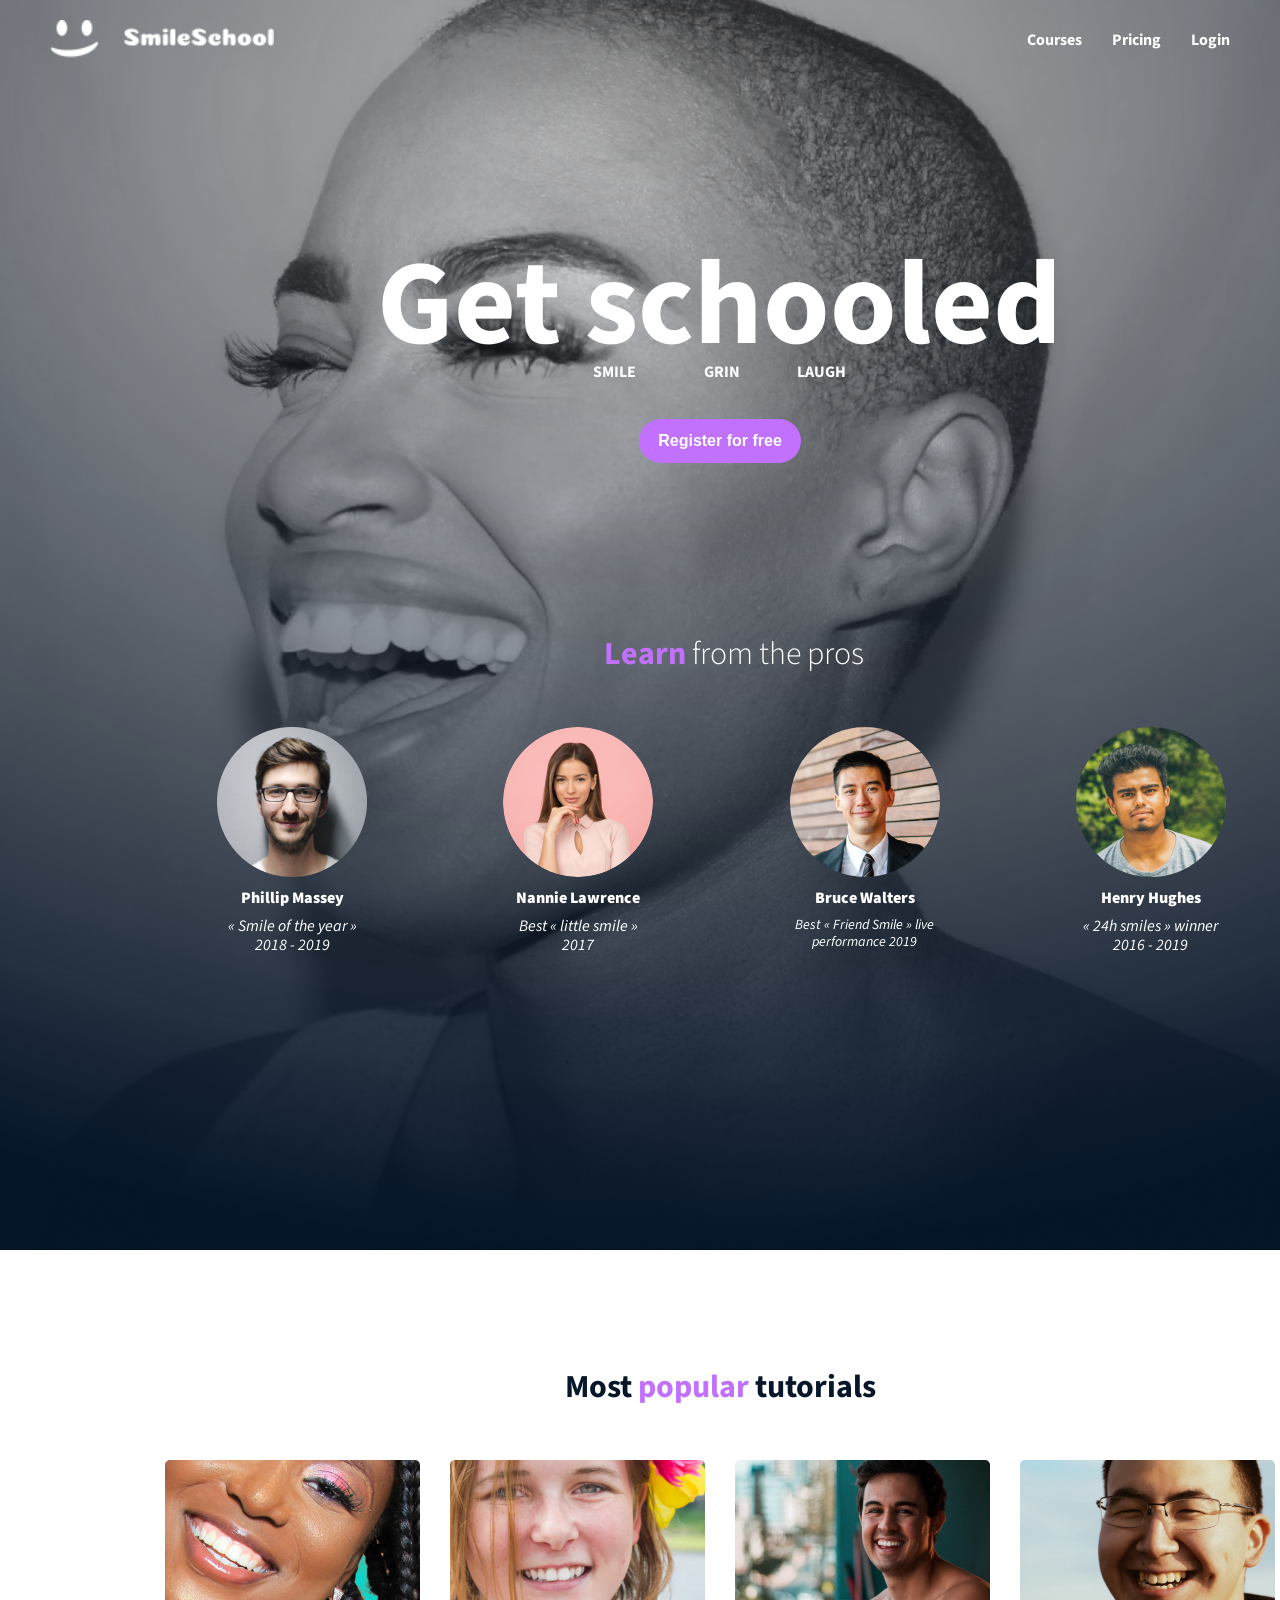
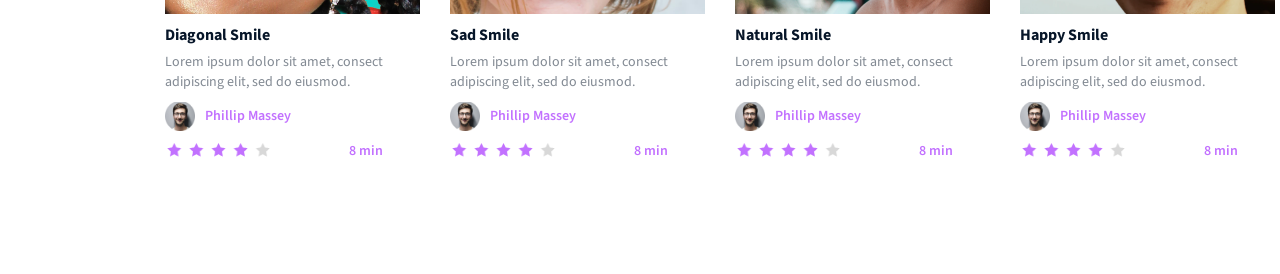
==== index.html @ e7aa673d "Initial commit for css_advanced project" ====
<!DOCTYPE html>
<html lang="en">
<head>
  <meta charset="UTF-8" />
  <meta name="viewport" content="width=device-width, initial-scale=1.0" />
  <title>Homepage — CSS Advanced Project</title>
  <link href="https://fonts.googleapis.com/css2?family=Source+Sans+Pro&display=swap" rel="stylesheet" />
  <link rel="stylesheet" href="styles.css" />
</head>
<body>
  <div class="page">
    <!-- Header -->
    <header>
      <div class="header-container">
        <div class="logo">
          <img src="logo.png" alt="Logo" />
        </div>
        <nav>
          <ul>
            <li><a href="#">Courses</a></li>
            <li><a href="#">Pricing</a></li>
            <li><a href="#">Login</a></li>
          </ul>
        </nav>
      </div>
    </header>

    <!-- Banner Section -->
    <section class="banner">
      <div class="overlay">
        <h1 class="get-schooled">Get schooled</h1>
        <p class="smile">SMILE</p>
        <p class="grin">GRIN</p>
        <p class="laugh">LAUGH</p>
        <button class="register">Register for free</button>
        <h2 class="learn-pros">
          <span class="learn-word">Learn</span>
          <span class="from-pros">from the pros</span>
        </h2>
        <div class="image-row">
          <div class="image-item">
            <img src="1.png" alt="Phillip Massey" />
            <p class="image-name">Phillip Massey</p>
            <p class="image-desc">« Smile of the year » 2018 - 2019</p>
          </div>
          <div class="image-item">
            <img src="3.png" alt="Nannie Lawrence" class="rounded" />
            <p class="image-name">Nannie Lawrence</p>
            <p class="image-desc">Best « little smile » 2017</p>
          </div>
          <div class="image-item">
            <img src="2.png" alt="Bruce Walters" class="rounded"/>
            <p class="image-name">Bruce Walters</p>
            <p class="image-desc">Best « Friend Smile » live performance 2019</p>
          </div>
          <div class="image-item">
            <img src="4.png" alt="Henry Hughes" />
            <p class="image-name">Henry Hughes</p>
            <p class="image-desc">« 24h smiles » winner 2016 - 2019</p>
          </div>
        </div>
      </div>
    </section>

    <!-- Testimonial Section -->
<section class="tutorials-section">
 <h2 class="tutorials-title">
  <span class="dark-text">Most</span>
  <span class="highlight-text">popular</span>
  <span class="dark-text">tutorials</span>
</h2>
  <div class="tutorials-row">
    <div class="tutorial-item">
      <img src="9.png" alt="Tutorial 1" class="tutorial-thumb" />
      <p class="smile-label">Diagonal Smile</p>
      <p class="tutorial-description">Lorem ipsum dolor sit amet, consect adipiscing elit, sed do eiusmod.</p>
      <div class="author-info">
        <img src="1.png" alt="Phillip Massey" class="author-photo" />
        <p class="author-name">Phillip Massey</p>
      </div>
      <div class="rating-row">
        <img src="rating.png" alt="Rating" class="rating-stars" />
        <span class="duration">8 min</span>
      </div>
    </div>

    <!-- Repeat for other tutorials -->
    <div class="tutorial-item">
      <img src="7.png" alt="Tutorial 2" class="tutorial-thumb" />
      <p class="smile-label">Sad Smile</p>
      <p class="tutorial-description">Lorem ipsum dolor sit amet, consect adipiscing elit, sed do eiusmod.</p>
      <div class="author-info">
        <img src="1.png" alt="Phillip Massey" class="author-photo" />
        <p class="author-name">Phillip Massey</p>
      </div>
      <div class="rating-row">
        <img src="rating.png" alt="Rating" class="rating-stars" />
        <span class="duration">8 min</span>
      </div>
    </div>

    <div class="tutorial-item">
      <img src="8.png" alt="Tutorial 3" class="tutorial-thumb" />
      <p class="smile-label">Natural Smile</p>
      <p class="tutorial-description">Lorem ipsum dolor sit amet, consect adipiscing elit, sed do eiusmod.</p>
      <div class="author-info">
        <img src="1.png" alt="Phillip Massey" class="author-photo" />
        <p class="author-name">Phillip Massey</p>
      </div>
      <div class="rating-row">
        <img src="rating.png" alt="Rating" class="rating-stars" />
        <span class="duration">8 min</span>
      </div>
    </div>

    <div class="tutorial-item">
      <img src="6.png" alt="Tutorial 4" class="tutorial-thumb" />
      <p class="smile-label">Happy Smile</p>
      <p class="tutorial-description">Lorem ipsum dolor sit amet, consect adipiscing elit, sed do eiusmod.</p>
      <div class="author-info">
        <img src="1.png" alt="Phillip Massey" class="author-photo" />
        <p class="author-name">Phillip Massey</p>
      </div>
      <div class="rating-row">
        <img src="rating.png" alt="Rating" class="rating-stars" />
        <span class="duration">8 min</span>
      </div>
    </div>
  </div>
</section>  </div>
</body>
</html>
---- styles.css ----
/* Reset and base styles */
* {
  margin: 0;
  padding: 0;
  box-sizing: border-box;
}

body {
  font-family: 'Source Sans Pro', sans-serif;
  background-color: #ffffff;
  color: #333;
}

.page {
  max-width: 1440px;
  margin: 0 auto;
  position: relative;
  overflow: visible;
}

/* Header styles */
header {
  position: absolute;
  top: 0;
  left: 0;
  width: 100%;
  padding: 20px 50px;
  z-index: 10;
  background-color: transparent;
}

.header-container {
  display: flex;
  justify-content: space-between;
  align-items: center;
  width: 100%;
}

.logo img {
  height: 40px;
  width: auto;
  display: block;
}

nav ul {
  list-style: none;
  display: flex;
  gap: 30px;
}

nav ul li a {
  color: #fff;
  text-decoration: none;
  font-weight: 700;
  transition: color 0.3s ease;
}
.image-item img.rounded {
  border-radius: 50%;
}
nav ul li a:hover {
  color: #C271FF;
}

/* Banner section */
.banner {
  position: relative;
  background: url('Object.png') top center / cover no-repeat;
  min-height: 1250px;
  padding-bottom: 300px;
  color: #fff;
}

.banner .overlay {
  position: relative;
  width: 100%;
  height: 100%;
}

.banner .get-schooled {
  position: absolute;
  left: 377px;
  top: 220px;
  font-size: 120px;
  font-weight: 700;
}

.banner .smile,
.banner .grin,
.banner .laugh {
  position: absolute;
  font-size: 16px;
  font-weight: 700;
}

.banner .smile {
  left: 593px;
  top: 361px;
}

.banner .grin {
  left: 704px;
  top: 361px;
}

.banner .laugh {
  left: 797px;
  top: 361px;
}

.banner .learn-pros {
  position: absolute;
  left: 604px;
  top: 631px;
  font-size: 32px;
  font-weight: 300;
}

.learn-word {
  font-weight: 700;
  color: #C271FF;
}

.from-pros {
  font-weight: 300;
  color: #fff;
}

/* Register button */
button.register {
  position: absolute;
  left: 639px;
  top: 419px;
  width: 162px;
  height: 44px;
  background-color: #C271FF;
  color: white;
  border: none;
  border-radius: 22px;
  font-size: 16px;
  font-weight: 600;
  cursor: pointer;
  transition: background-color 0.3s ease;
}

button.register:hover {
  background-color: #a84de6;
}

/* Image row */
.image-row {
  position: absolute;
  left: 217px;
  top: 727px;
  width: 1009px;
  display: flex;
  justify-content: space-between;
  align-items: flex-start;
}

.image-item {
  display: flex;
  flex-direction: column;
  align-items: center;
  max-width: 150px;
}

.image-item img {
  width: 150px;
  height: 150px;
  object-fit: cover;
}

.image-item img.rounded {
  border-radius: 50%;
}

.image-name {
  margin-top: 10px;
  font-size: 16px;
  font-weight: 900;
  color: #fff;
  text-align: center;
  white-space: nowrap;
  overflow: hidden;
  text-overflow: ellipsis;
}

.image-desc {
  margin-top: 8px;
  font-size: 16px;
  font-style: italic;
  color: #fff;
  text-align: center;
  line-height: 1.2;
  height: 40px;
  display: -webkit-box;
  -webkit-line-clamp: 2;
  -webkit-box-orient: vertical;
  overflow: hidden;
  word-wrap: break-word;
}

.image-item:nth-child(3) .image-desc {
  font-size: 14px;
}

/* Testimonial Section */
.testimonial-section {
  width: 1440px;
  height: 392px;
  background-color: #C271FF;
  color: #fff;
  display: flex;
  align-items: center;
  padding-left: 259px;
}

.testimonial-img {
  width: 160px;
  height: 160px;
}

.testimonial-container {
  margin-left: 53px;
  max-width: 730px;
  display: flex;
  flex-direction: column;
  justify-content: center;
  align-items: flex-start;
}

.testimonial-text {
  font-size: 22px;
  font-style: italic;
  line-height: 1.4;
  margin-bottom: 10px;
}

.testimonial-name {
  font-size: 18px;
  font-weight: 700;
  margin-top: 15px;
  margin-bottom: 2px;
}

.testimonial-job {
  font-size: 16px;
  font-weight: 400;
}

/* Tutorials Section */
.tutorials-section {
  width: 1440px;
  height: 624px;
  background-color: #fff;
  color: #000;
  display: flex;
  flex-direction: column;
  justify-content: center;
  align-items: center;
  text-align: center;
}

.tutorials-title {
  font-size: 32px;
  font-weight: 700;
  margin-bottom: 50px;
}

.tutorials-row {
  display: flex;
  justify-content: center;
  gap: 30px;
}

.tutorial-item {
  width: 255px;
  display: flex;
  flex-direction: column;
  align-items: flex-start;
}

.tutorial-thumb {
  width: 100%;
  height: 154px;
  object-fit: cover;
  display: block;
}

.smile-label {
  font-size: 16px;
  font-weight: bold;
  color: #000;
  text-align: left;
  padding-top: 10px;
}

/* ✅ FIXED: Tutorial description styling */
.tutorial-description {
  font-size: 14px;
  color: #071629;
  text-align: left;
  padding-top: 6px;
  opacity: 0.5;
}
.author-info {
  display: flex;
  align-items: center;
  padding-top: 10px;
}

.author-photo {
  width: 30px;
  height: 29.01px;
  object-fit: cover;
  margin-right: 10px;
}

.author-name {
  font-size: 14px;
  color: #000;
  font-weight: 600;
}
.rating-row {
  display: flex;
  align-items: center;
  padding-top: 10px;
}

.rating-stars {
  width: 107px;
  height: 14.51px;
  object-fit: contain;
}

.duration {
  margin-left: 77px;
  font-size: 14px;
  color: #000;
  font-weight: 500;
}
/* Title color split */
.dark-text {
  color: #071629;
}

.highlight-text {
  color: #C271FF;
}

/* Smile labels */
.smile-label {
  font-size: 16px;
  font-weight: bold;
  color: #071629;
  text-align: left;
  padding-top: 10px;
}

/* Author name */
.author-name {
  font-size: 14px;
  color: #C271FF;
  font-weight: 600;
}

/* Duration */
.duration {
  margin-left: 77px;
  font-size: 14px;
  color: #C271FF;
  font-weight: 600; /* ← semibold */
}
/* Responsive tweaks */
@media (max-width: 768px) {
  .page {
    width: 100%;
    height: auto;
  }

  header {
    position: static;
    padding: 20px;
    width: 100%;
  }

  .logo img {
    height: 30px;
  }

  nav ul {
    flex-direction: column;
    gap: 10px;
  }

  .banner {
    height: auto;
    padding: 40px 20px;
    background-size: cover;
  }

  .banner .get-schooled,
  .banner .smile,
  .banner .grin,
  .banner .laugh,
  .banner .learn-pros {
    position: static;
    text-align: center;
    margin-bottom: 10px;
  }

  .image-row {
    position: static;
    flex-wrap: wrap;
    justify-content: center;
    gap: 20px;
  }

  button.register {
    position: static;
    margin: 10px auto;
  }

  .testimonial-section {
    padding-left: 20px;
    flex-direction: column;
    align-items: flex-start;
  }

  .testimonial-img {
    margin-bottom: 20px;
  }

  .tutorials-section {
    width: 100%;
    height: auto;
    padding: 40px 20px;
  }

  .tutorials-row {
    flex-wrap: wrap;
    gap: 20px;
  }

  .smile-label {
    font-size: 14px;
    padding-top: 8px;
  }

  .tutorial-description {
    font-size: 13px;
    padding-top: 5px;
  }
}
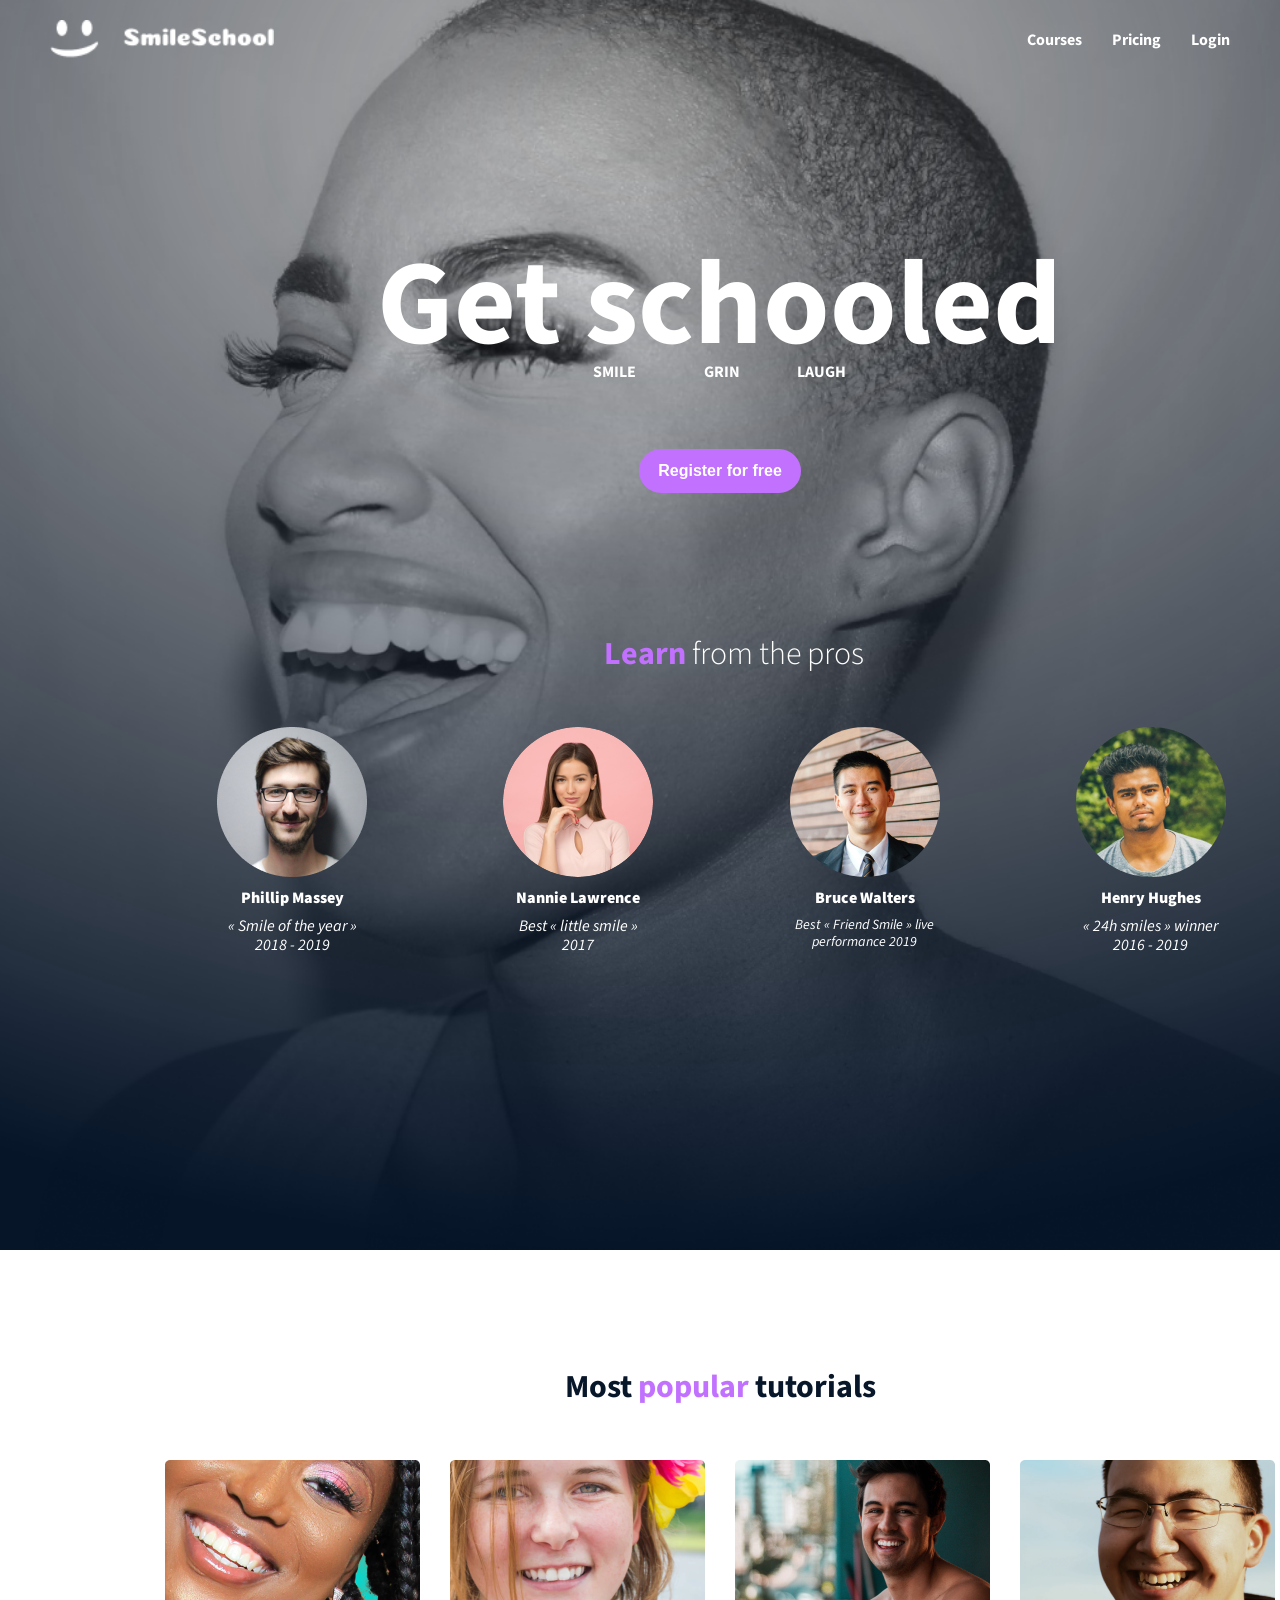
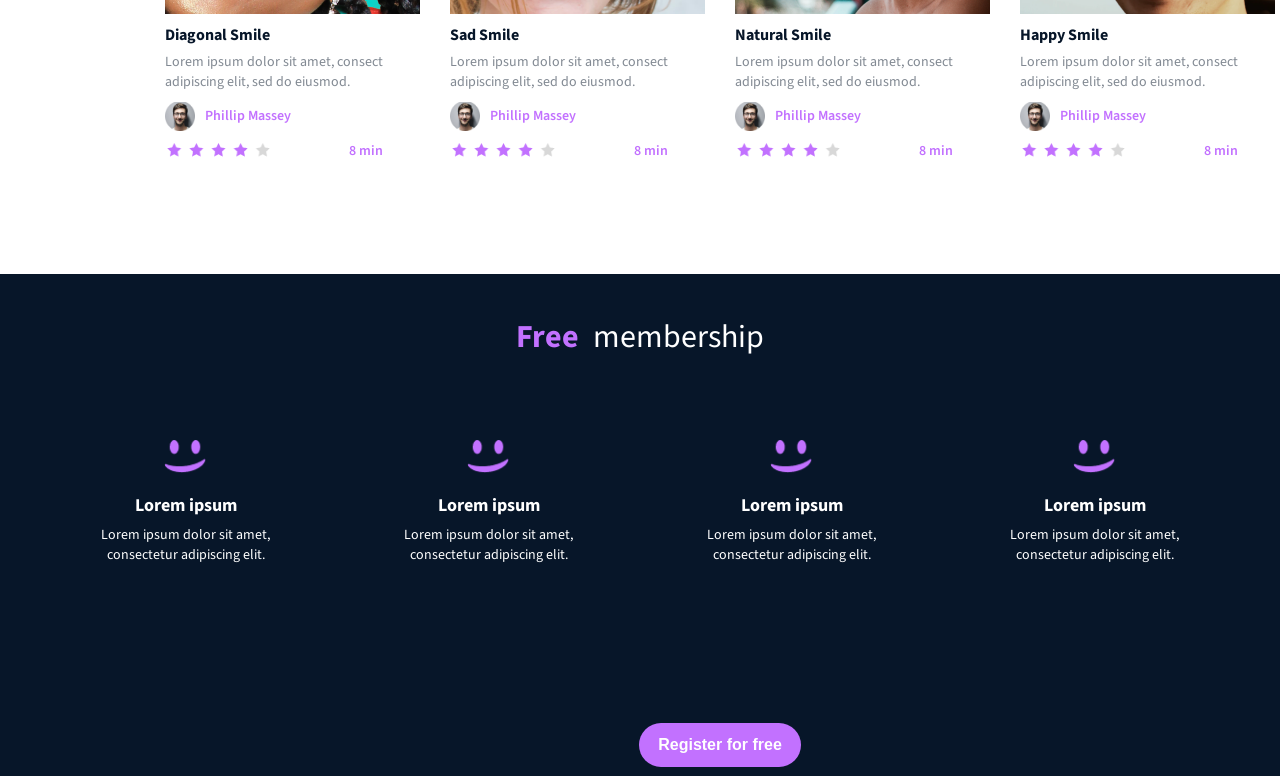
==== commit b53ac2f5: "Finalized Free membership section with CTA" ====
--- a/index.html
+++ b/index.html
@@ -128,5 +128,49 @@
     </div>
   </div>
 </section>  </div>
+<!-- Starter Membership Section -->
+<div class="page">
+  <section class="membership-section">
+    <div class="membership-title-wrapper">
+      <h2 class="membership-title">
+        <span class="highlight-text">Free</span>
+        <span class="light-text">membership</span>
+      </h2>
+    </div>
+
+    <div class="membership-row">
+      <div class="membership-item">
+        <img src="smile.png" alt="Smile Icon" class="membership-icon" />
+        <p class="membership-label">Lorem ipsum</p>
+<p class="membership-footer">
+  Lorem ipsum dolor sit amet,<br />
+  consectetur adipiscing elit.
+</p>      </div>
+       <div class="membership-item">
+        <img src="smile.png" alt="Smile Icon" class="membership-icon" />
+        <p class="membership-label">Lorem ipsum</p>
+<p class="membership-footer">
+  Lorem ipsum dolor sit amet,<br />
+  consectetur adipiscing elit.
+</p>      </div>
+ <div class="membership-item">
+        <img src="smile.png" alt="Smile Icon" class="membership-icon" />
+        <p class="membership-label">Lorem ipsum</p>
+<p class="membership-footer">
+  Lorem ipsum dolor sit amet,<br />
+  consectetur adipiscing elit.
+</p>      </div>
+ <div class="membership-item">
+        <img src="smile.png" alt="Smile Icon" class="membership-icon" />
+        <p class="membership-label">Lorem ipsum</p>
+<p class="membership-footer">
+  Lorem ipsum dolor sit amet,<br />
+  consectetur adipiscing elit.
+</p>      </div>
+
+    </div>
+<button class="register">Register for free</button>
+  </section>
+</div>
 </body>
 </html>
--- a/styles.css
+++ b/styles.css
@@ -451,4 +451,87 @@
     font-size: 13px;
     padding-top: 5px;
   }
+}
+.membership-section {
+  width: 100%;
+  max-width: 1440px;
+  height: 502px;
+  background-color: #071629;
+  display: flex;
+  flex-direction: column;
+  justify-content: flex-start;
+  align-items: center;
+  padding-top: 40px;
+  margin: 0 auto;
+  text-align: center;
+}
+.membership-title {
+  font-size: 32px;
+}
+
+.highlight-text {
+  font-weight: 700;
+  color: #C271FF;
+}
+
+.light-text {
+  font-weight: 400;
+  color: #fff;
+  margin-left: 8px;
+}
+.membership-title-wrapper {
+  width: 100%;
+  text-align: center;
+}
+.membership-row {
+  display: flex;
+  justify-content: center;
+  gap: 134px;
+  margin-top: 80px; 
+}
+}.membership-item {
+  display: flex;
+  flex-direction: column;
+  align-items: center;
+}
+
+.membership-icon {
+  width: 43.67px;
+  height: 35.35px;
+  object-fit: contain;
+}
+.membership-section {
+  padding-top: 40px; /* was 60px */
+}
+
+.membership-label {
+  margin-top: 12px;
+  font-size: 18px;
+  font-weight: 700;
+  color: #fff;
+  text-align: center;
+}
+.membership-footer {
+  margin-top: 8px;
+  font-size: 14px;
+  color: #fff;
+  text-align: center;
+  line-height: 1.4;
+}
+button.register {
+  width: 162px;
+  height: 44px;
+  background-color: #C271FF;
+  color: white;
+  border: none;
+  border-radius: 22px;
+  font-size: 16px;
+  font-weight: 600;
+  cursor: pointer;
+  transition: background-color 0.3s ease;
+  margin-top: 30px; /* ← add this to space it from the footer */
+}
+
+button.register:hover {
+  background-color: #a84de6;
 }
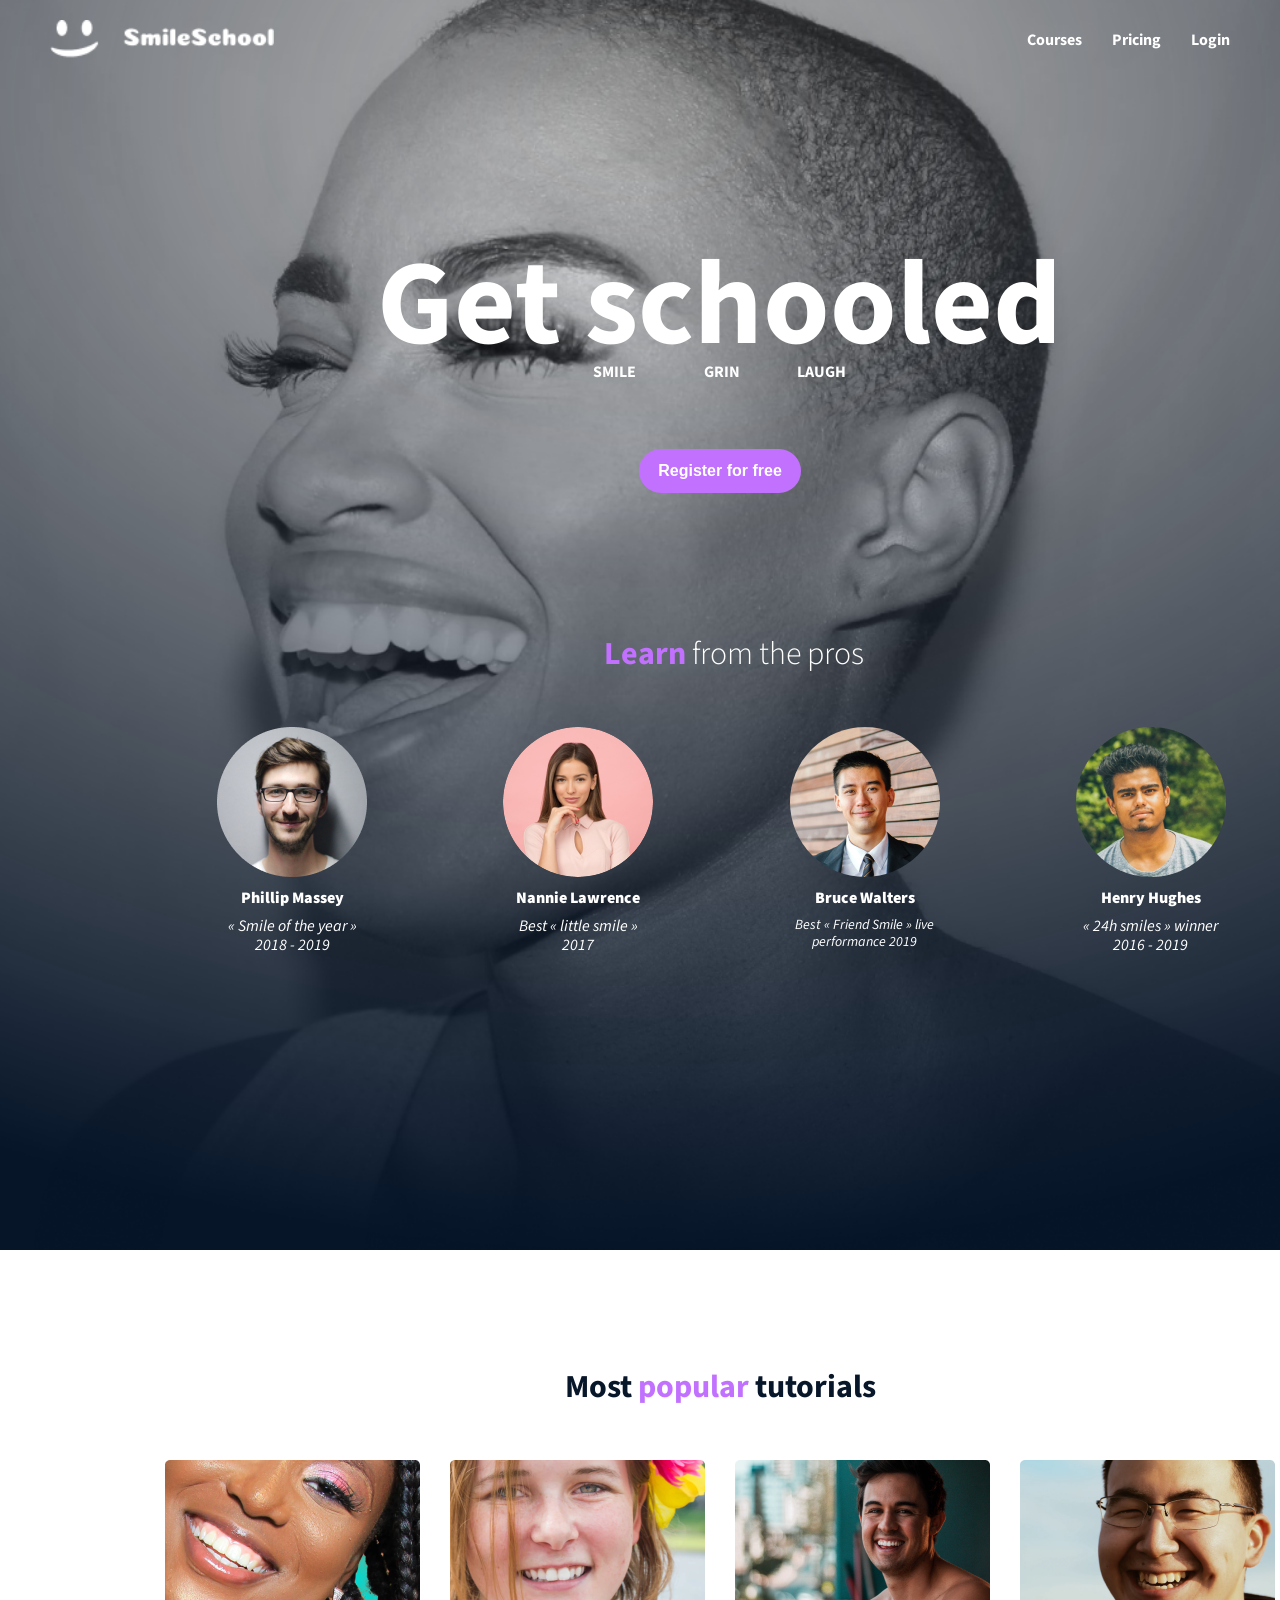
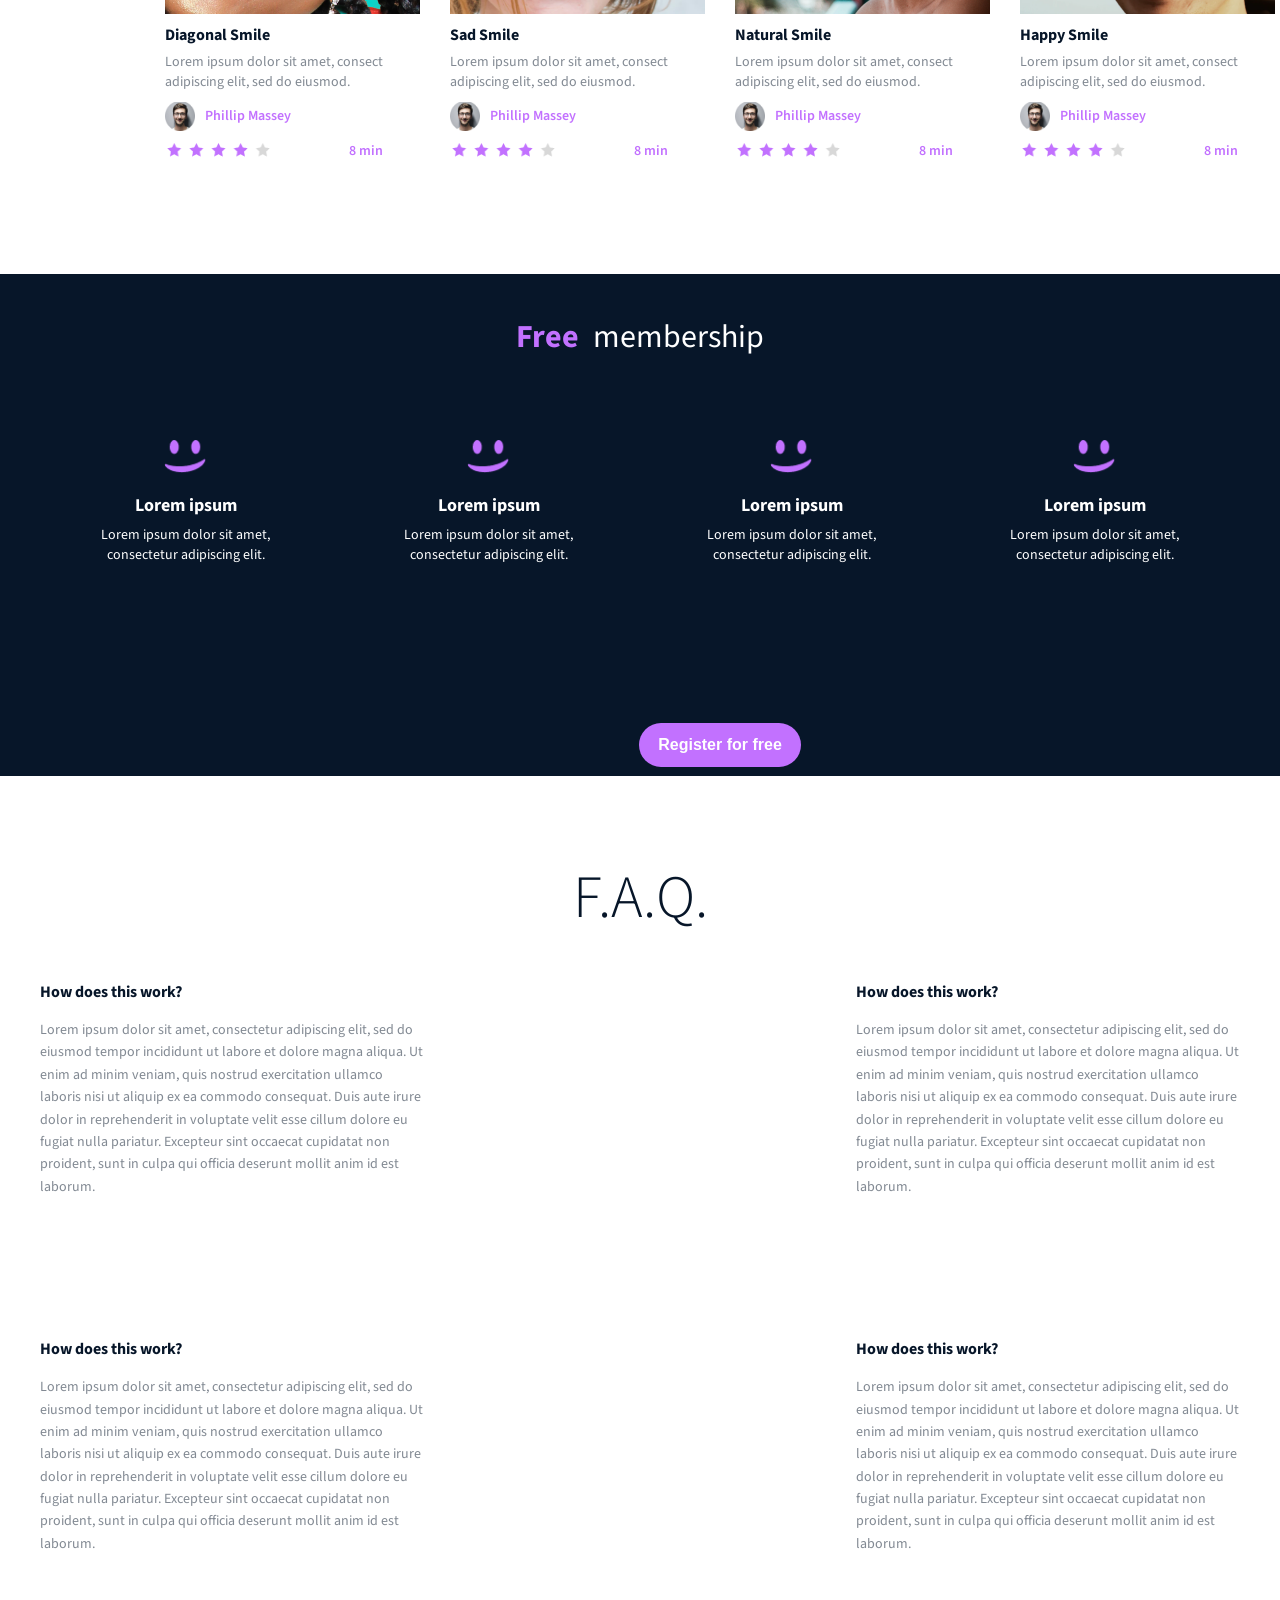
==== commit d2767af4: "Add FAQ section with 4 questions and styled layout" ====
--- a/index.html
+++ b/index.html
@@ -171,6 +171,26 @@
     </div>
 <button class="register">Register for free</button>
   </section>
-</div>
+<section class="faq-section">
+  <h2 class="faq-title">F.A.Q.</h2>
+  <div class="faq-grid">
+    <div class="faq-item">
+      <h3 class="faq-question">How does this work?</h3>
+      <p class="faq-answer">Lorem ipsum dolor sit amet, consectetur adipiscing elit, sed do eiusmod tempor incididunt ut labore et dolore magna aliqua. Ut enim ad minim veniam, quis nostrud exercitation ullamco laboris nisi ut aliquip ex ea commodo consequat. Duis aute irure dolor in reprehenderit in voluptate velit esse cillum dolore eu fugiat nulla pariatur. Excepteur sint occaecat cupidatat non proident, sunt in culpa qui officia deserunt mollit anim id est laborum.</p>
+    </div>
+    <div class="faq-item">
+      <h3 class="faq-question">How does this work?</h3>
+      <p class="faq-answer">Lorem ipsum dolor sit amet, consectetur adipiscing elit, sed do eiusmod tempor incididunt ut labore et dolore magna aliqua. Ut enim ad minim veniam, quis nostrud exercitation ullamco laboris nisi ut aliquip ex ea commodo consequat. Duis aute irure dolor in reprehenderit in voluptate velit esse cillum dolore eu fugiat nulla pariatur. Excepteur sint occaecat cupidatat non proident, sunt in culpa qui officia deserunt mollit anim id est laborum.</p>
+    </div>
+    <div class="faq-item">
+      <h3 class="faq-question">How does this work?</h3>
+      <p class="faq-answer">Lorem ipsum dolor sit amet, consectetur adipiscing elit, sed do eiusmod tempor incididunt ut labore et dolore magna aliqua. Ut enim ad minim veniam, quis nostrud exercitation ullamco laboris nisi ut aliquip ex ea commodo consequat. Duis aute irure dolor in reprehenderit in voluptate velit esse cillum dolore eu fugiat nulla pariatur. Excepteur sint occaecat cupidatat non proident, sunt in culpa qui officia deserunt mollit anim id est laborum.</p>
+    </div>
+    <div class="faq-item">
+      <h3 class="faq-question">How does this work?</h3>
+      <p class="faq-answer">Lorem ipsum dolor sit amet, consectetur adipiscing elit, sed do eiusmod tempor incididunt ut labore et dolore magna aliqua. Ut enim ad minim veniam, quis nostrud exercitation ullamco laboris nisi ut aliquip ex ea commodo consequat. Duis aute irure dolor in reprehenderit in voluptate velit esse cillum dolore eu fugiat nulla pariatur. Excepteur sint occaecat cupidatat non proident, sunt in culpa qui officia deserunt mollit anim id est laborum.</p>
+    </div>
+  </div>
+</section></div>
 </body>
 </html>
--- a/styles.css
+++ b/styles.css
@@ -534,4 +534,45 @@
 
 button.register:hover {
   background-color: #a84de6;
+}
+.faq-section {
+  height: 858px;
+  background-color: #fff;
+  padding-top: 80px;
+  text-align: center;
+}
+
+.faq-title {
+  font-size: 60px;
+  color: #071629;
+  font-weight: 300;
+  margin-bottom: 40px;
+}
+
+.faq-grid {
+  display: grid;
+  grid-template-columns: repeat(2, 1fr);
+  column-gap: 431.48px;
+  row-gap: 140px;
+  justify-content: center;
+  padding: 0 40px;
+}
+
+.faq-item {
+  max-width: 400px;
+  text-align: left;
+}
+
+.faq-question {
+  font-size: 16px;
+  font-weight: bold;
+  color: #071629;
+  margin-bottom: 16px;
+}
+
+.faq-answer {
+  font-size: 14px;
+  color: #071629;
+  opacity: 0.5;
+  line-height: 1.6;
 }
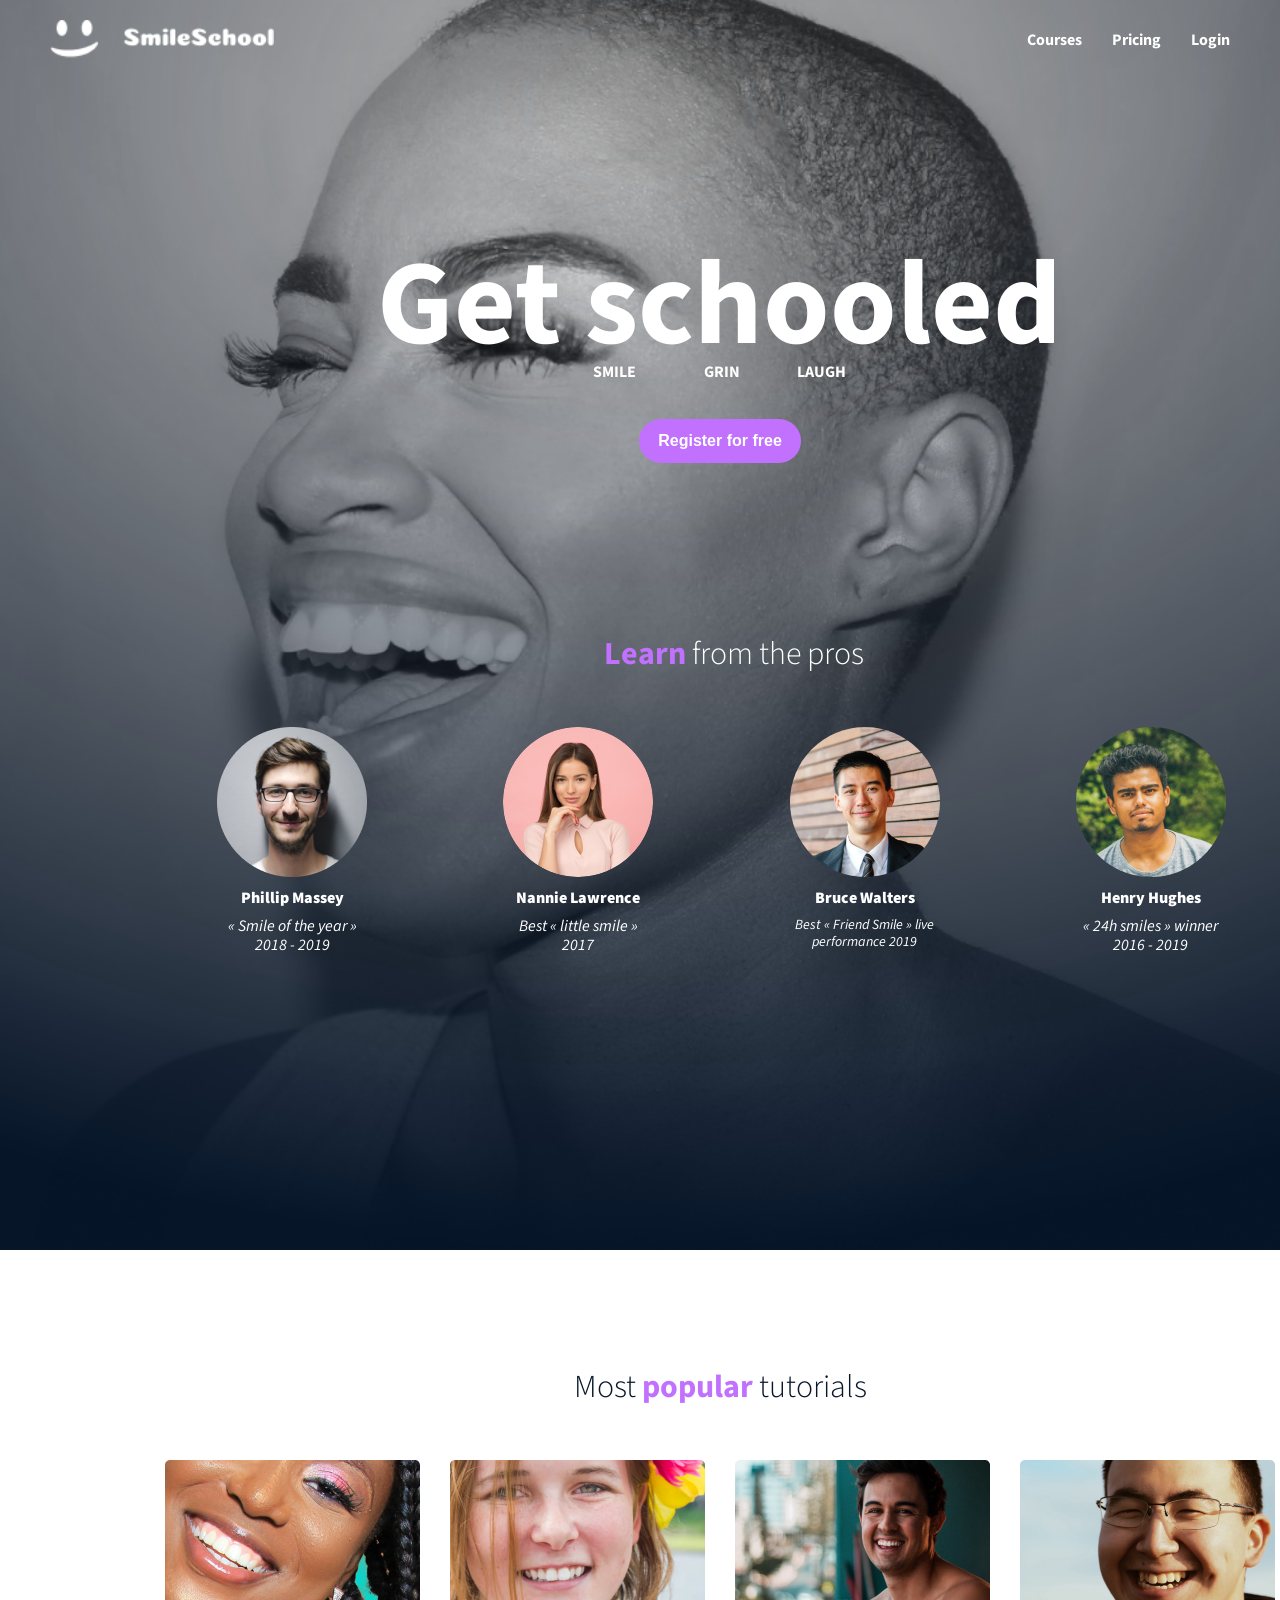
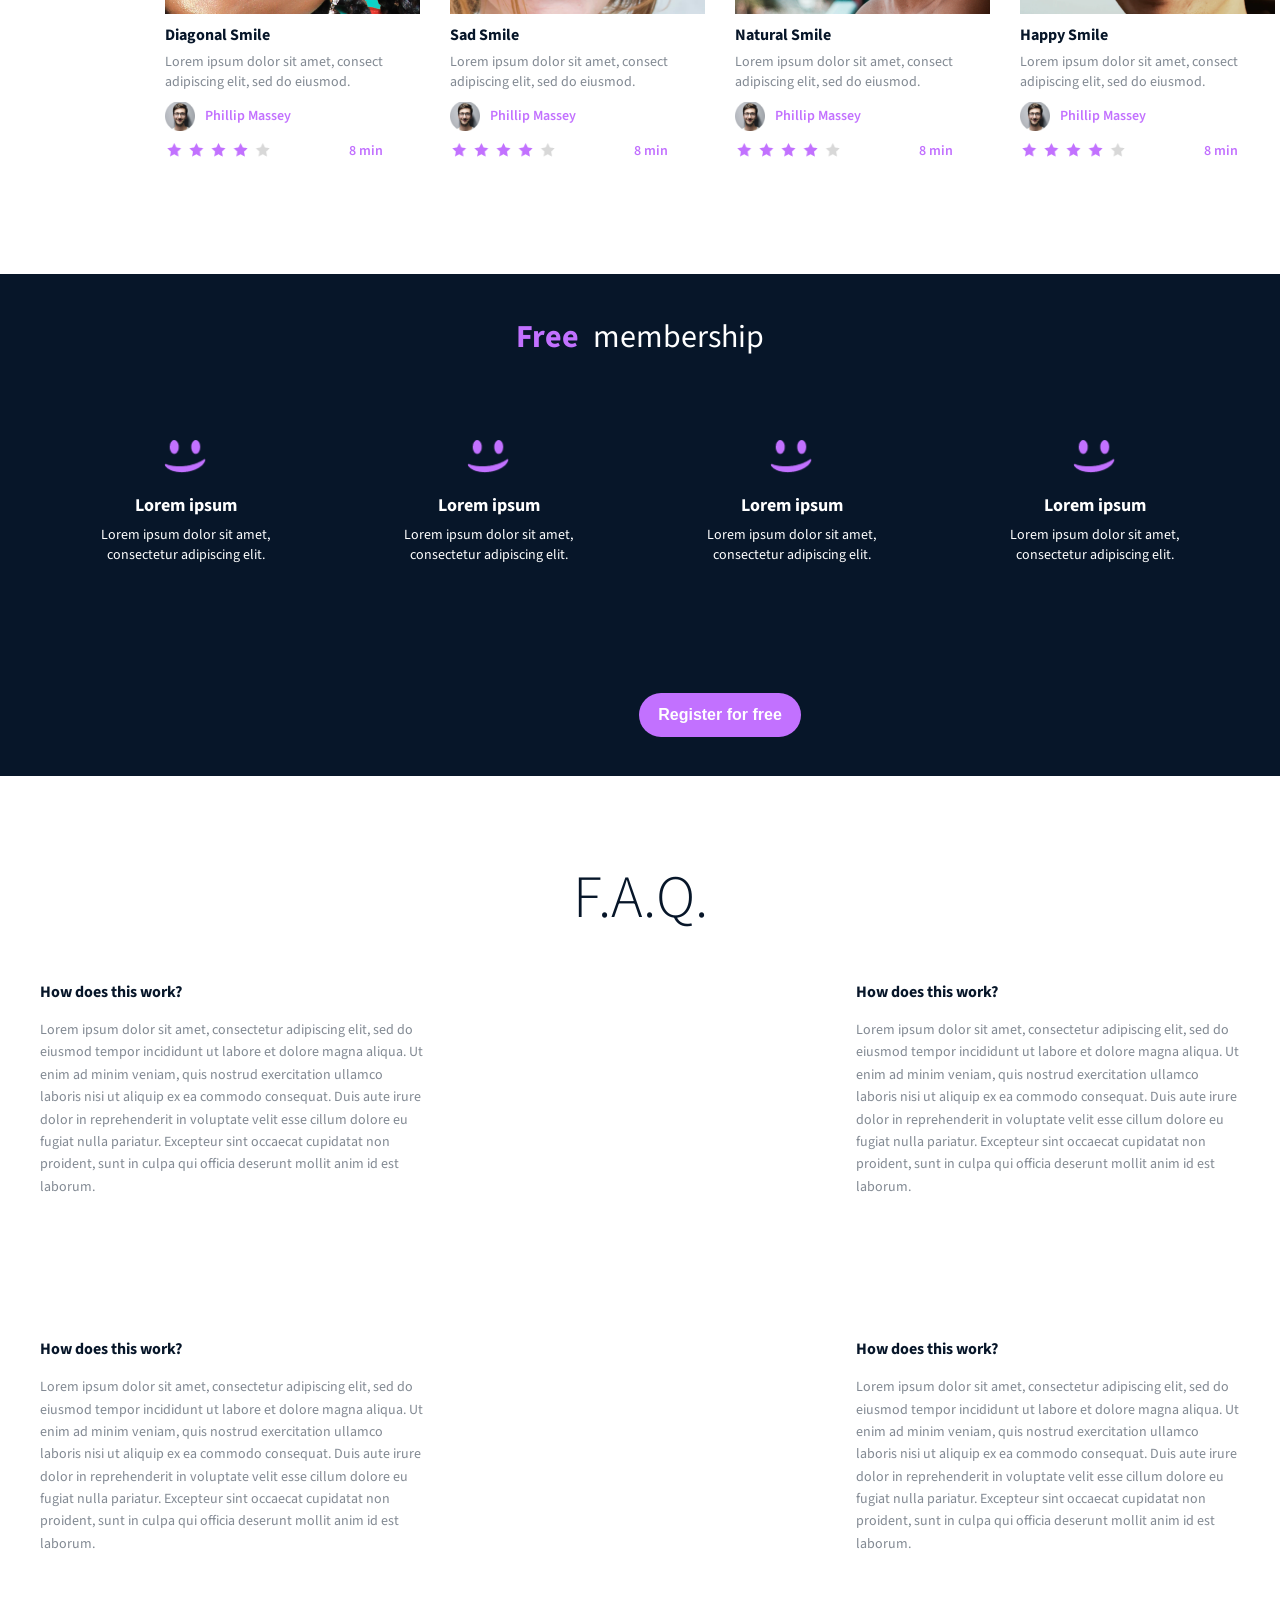
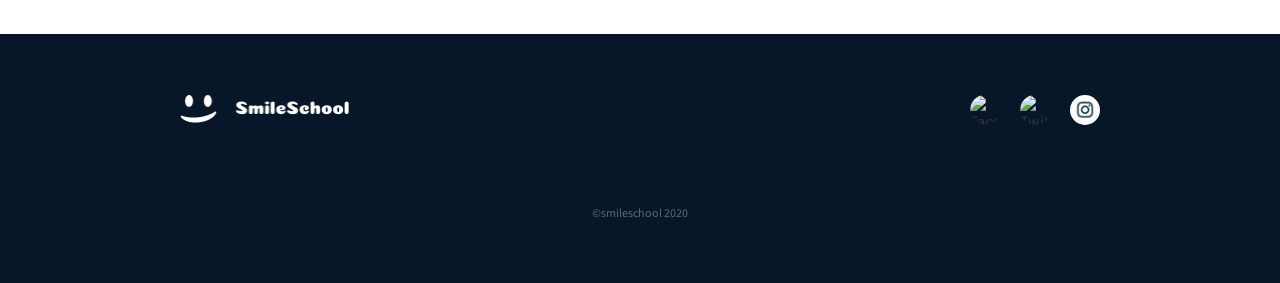
==== commit 34704b35: "Finalize layout: footer, button tweaks, heading styles" ====
--- a/index.html
+++ b/index.html
@@ -5,6 +5,7 @@
   <meta name="viewport" content="width=device-width, initial-scale=1.0" />
   <title>Homepage — CSS Advanced Project</title>
   <link href="https://fonts.googleapis.com/css2?family=Source+Sans+Pro&display=swap" rel="stylesheet" />
+<link href="https://fonts.googleapis.com/css2?family=Source+Sans+Pro:wght@300;700&display=swap" rel="stylesheet" />
   <link rel="stylesheet" href="styles.css" />
 </head>
 <body>
@@ -191,6 +192,17 @@
       <p class="faq-answer">Lorem ipsum dolor sit amet, consectetur adipiscing elit, sed do eiusmod tempor incididunt ut labore et dolore magna aliqua. Ut enim ad minim veniam, quis nostrud exercitation ullamco laboris nisi ut aliquip ex ea commodo consequat. Duis aute irure dolor in reprehenderit in voluptate velit esse cillum dolore eu fugiat nulla pariatur. Excepteur sint occaecat cupidatat non proident, sunt in culpa qui officia deserunt mollit anim id est laborum.</p>
     </div>
   </div>
+</section>
+<section class="footer-section">
+  <div class="footer-content">
+    <img src="logo.png" alt="Logo" class="footer-logo" />
+    <div class="social-icons">
+      <img src="FCB.png" alt="Facebook" />
+      <img src="TWIT.png" alt="Twitter" />
+      <img src="INST.png" alt="Instagram" />
+    </div>
+  </div>
+  <p class="footer-copy">©smileschool 2020</p>
 </section></div>
 </body>
 </html>
--- a/styles.css
+++ b/styles.css
@@ -129,7 +129,7 @@
 button.register {
   position: absolute;
   left: 639px;
-  top: 419px;
+  top: 439px;
   width: 162px;
   height: 44px;
   background-color: #C271FF;
@@ -342,10 +342,12 @@
 /* Title color split */
 .dark-text {
   color: #071629;
+font-weight: 300;
 }
 
 .highlight-text {
   color: #C271FF;
+font-weight: 700;
 }
 
 /* Smile labels */
@@ -529,7 +531,7 @@
   font-weight: 600;
   cursor: pointer;
   transition: background-color 0.3s ease;
-  margin-top: 30px; /* ← add this to space it from the footer */
+  margin-top: -20px;
 }
 
 button.register:hover {
@@ -575,4 +577,46 @@
   color: #071629;
   opacity: 0.5;
   line-height: 1.6;
+}
+.footer-section {
+  height: 249px;
+  background-color: #071629;
+  display: flex;
+  flex-direction: column;
+  justify-content: center;
+  align-items: center;
+}
+
+.footer-content {
+  width: 100%;
+  max-width: 1000px;
+  display: flex;
+  justify-content: space-between;
+  align-items: center;
+  padding: 0 40px;
+}
+
+.footer-logo {
+  width: 169px;
+  height: 30px;
+}
+
+.social-icons {
+  display: flex;
+  gap: 20px;
+}
+
+.social-icons img {
+  width: 30px;
+  height: 30px;
+  border-radius: 50%;
+  object-fit: cover;
+}
+
+.footer-copy {
+  font-size: 12px;
+  color: #ffffff;
+  text-align: center;
+  margin-top: 80px;
+opacity: 0.3517;
 }
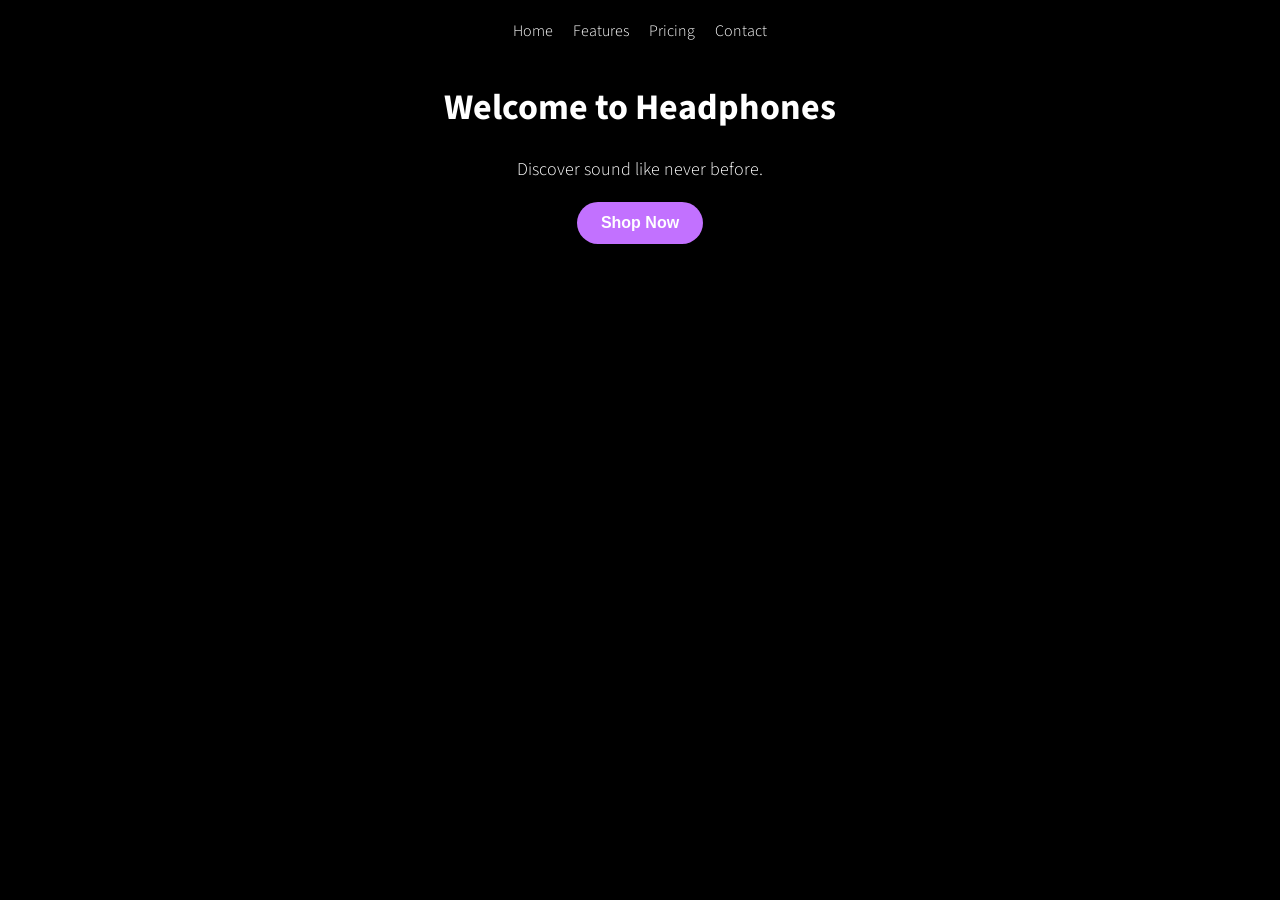
==== commit 71b7a9f4: "Add headphones landing page with responsive layout and interactions" ====
--- a/index.html
+++ b/index.html
@@ -3,206 +3,26 @@
 <head>
   <meta charset="UTF-8" />
   <meta name="viewport" content="width=device-width, initial-scale=1.0" />
-  <title>Homepage — CSS Advanced Project</title>
-  <link href="https://fonts.googleapis.com/css2?family=Source+Sans+Pro&display=swap" rel="stylesheet" />
-<link href="https://fonts.googleapis.com/css2?family=Source+Sans+Pro:wght@300;700&display=swap" rel="stylesheet" />
+  <title>Headphones Landing Page</title>
+  <link href="https://fonts.googleapis.com/css2?family=Source+Sans+Pro:wght@300;700&display=swap" rel="stylesheet" />
   <link rel="stylesheet" href="styles.css" />
 </head>
 <body>
-  <div class="page">
-    <!-- Header -->
-    <header>
-      <div class="header-container">
-        <div class="logo">
-          <img src="logo.png" alt="Logo" />
-        </div>
-        <nav>
-          <ul>
-            <li><a href="#">Courses</a></li>
-            <li><a href="#">Pricing</a></li>
-            <li><a href="#">Login</a></li>
-          </ul>
-        </nav>
-      </div>
+  <div class="container">
+    <header class="header">
+      <nav class="nav">
+        <a href="#">Home</a>
+        <a href="#">Features</a>
+        <a href="#">Pricing</a>
+        <a href="#">Contact</a>
+      </nav>
     </header>
 
-    <!-- Banner Section -->
-    <section class="banner">
-      <div class="overlay">
-        <h1 class="get-schooled">Get schooled</h1>
-        <p class="smile">SMILE</p>
-        <p class="grin">GRIN</p>
-        <p class="laugh">LAUGH</p>
-        <button class="register">Register for free</button>
-        <h2 class="learn-pros">
-          <span class="learn-word">Learn</span>
-          <span class="from-pros">from the pros</span>
-        </h2>
-        <div class="image-row">
-          <div class="image-item">
-            <img src="1.png" alt="Phillip Massey" />
-            <p class="image-name">Phillip Massey</p>
-            <p class="image-desc">« Smile of the year » 2018 - 2019</p>
-          </div>
-          <div class="image-item">
-            <img src="3.png" alt="Nannie Lawrence" class="rounded" />
-            <p class="image-name">Nannie Lawrence</p>
-            <p class="image-desc">Best « little smile » 2017</p>
-          </div>
-          <div class="image-item">
-            <img src="2.png" alt="Bruce Walters" class="rounded"/>
-            <p class="image-name">Bruce Walters</p>
-            <p class="image-desc">Best « Friend Smile » live performance 2019</p>
-          </div>
-          <div class="image-item">
-            <img src="4.png" alt="Henry Hughes" />
-            <p class="image-name">Henry Hughes</p>
-            <p class="image-desc">« 24h smiles » winner 2016 - 2019</p>
-          </div>
-        </div>
-      </div>
-    </section>
-
-    <!-- Testimonial Section -->
-<section class="tutorials-section">
- <h2 class="tutorials-title">
-  <span class="dark-text">Most</span>
-  <span class="highlight-text">popular</span>
-  <span class="dark-text">tutorials</span>
-</h2>
-  <div class="tutorials-row">
-    <div class="tutorial-item">
-      <img src="9.png" alt="Tutorial 1" class="tutorial-thumb" />
-      <p class="smile-label">Diagonal Smile</p>
-      <p class="tutorial-description">Lorem ipsum dolor sit amet, consect adipiscing elit, sed do eiusmod.</p>
-      <div class="author-info">
-        <img src="1.png" alt="Phillip Massey" class="author-photo" />
-        <p class="author-name">Phillip Massey</p>
-      </div>
-      <div class="rating-row">
-        <img src="rating.png" alt="Rating" class="rating-stars" />
-        <span class="duration">8 min</span>
-      </div>
-    </div>
-
-    <!-- Repeat for other tutorials -->
-    <div class="tutorial-item">
-      <img src="7.png" alt="Tutorial 2" class="tutorial-thumb" />
-      <p class="smile-label">Sad Smile</p>
-      <p class="tutorial-description">Lorem ipsum dolor sit amet, consect adipiscing elit, sed do eiusmod.</p>
-      <div class="author-info">
-        <img src="1.png" alt="Phillip Massey" class="author-photo" />
-        <p class="author-name">Phillip Massey</p>
-      </div>
-      <div class="rating-row">
-        <img src="rating.png" alt="Rating" class="rating-stars" />
-        <span class="duration">8 min</span>
-      </div>
-    </div>
-
-    <div class="tutorial-item">
-      <img src="8.png" alt="Tutorial 3" class="tutorial-thumb" />
-      <p class="smile-label">Natural Smile</p>
-      <p class="tutorial-description">Lorem ipsum dolor sit amet, consect adipiscing elit, sed do eiusmod.</p>
-      <div class="author-info">
-        <img src="1.png" alt="Phillip Massey" class="author-photo" />
-        <p class="author-name">Phillip Massey</p>
-      </div>
-      <div class="rating-row">
-        <img src="rating.png" alt="Rating" class="rating-stars" />
-        <span class="duration">8 min</span>
-      </div>
-    </div>
-
-    <div class="tutorial-item">
-      <img src="6.png" alt="Tutorial 4" class="tutorial-thumb" />
-      <p class="smile-label">Happy Smile</p>
-      <p class="tutorial-description">Lorem ipsum dolor sit amet, consect adipiscing elit, sed do eiusmod.</p>
-      <div class="author-info">
-        <img src="1.png" alt="Phillip Massey" class="author-photo" />
-        <p class="author-name">Phillip Massey</p>
-      </div>
-      <div class="rating-row">
-        <img src="rating.png" alt="Rating" class="rating-stars" />
-        <span class="duration">8 min</span>
-      </div>
-    </div>
+    <main class="main">
+      <h1>Welcome to Headphones</h1>
+      <p>Discover sound like never before.</p>
+      <button class="cta-button">Shop Now</button>
+    </main>
   </div>
-</section>  </div>
-<!-- Starter Membership Section -->
-<div class="page">
-  <section class="membership-section">
-    <div class="membership-title-wrapper">
-      <h2 class="membership-title">
-        <span class="highlight-text">Free</span>
-        <span class="light-text">membership</span>
-      </h2>
-    </div>
-
-    <div class="membership-row">
-      <div class="membership-item">
-        <img src="smile.png" alt="Smile Icon" class="membership-icon" />
-        <p class="membership-label">Lorem ipsum</p>
-<p class="membership-footer">
-  Lorem ipsum dolor sit amet,<br />
-  consectetur adipiscing elit.
-</p>      </div>
-       <div class="membership-item">
-        <img src="smile.png" alt="Smile Icon" class="membership-icon" />
-        <p class="membership-label">Lorem ipsum</p>
-<p class="membership-footer">
-  Lorem ipsum dolor sit amet,<br />
-  consectetur adipiscing elit.
-</p>      </div>
- <div class="membership-item">
-        <img src="smile.png" alt="Smile Icon" class="membership-icon" />
-        <p class="membership-label">Lorem ipsum</p>
-<p class="membership-footer">
-  Lorem ipsum dolor sit amet,<br />
-  consectetur adipiscing elit.
-</p>      </div>
- <div class="membership-item">
-        <img src="smile.png" alt="Smile Icon" class="membership-icon" />
-        <p class="membership-label">Lorem ipsum</p>
-<p class="membership-footer">
-  Lorem ipsum dolor sit amet,<br />
-  consectetur adipiscing elit.
-</p>      </div>
-
-    </div>
-<button class="register">Register for free</button>
-  </section>
-<section class="faq-section">
-  <h2 class="faq-title">F.A.Q.</h2>
-  <div class="faq-grid">
-    <div class="faq-item">
-      <h3 class="faq-question">How does this work?</h3>
-      <p class="faq-answer">Lorem ipsum dolor sit amet, consectetur adipiscing elit, sed do eiusmod tempor incididunt ut labore et dolore magna aliqua. Ut enim ad minim veniam, quis nostrud exercitation ullamco laboris nisi ut aliquip ex ea commodo consequat. Duis aute irure dolor in reprehenderit in voluptate velit esse cillum dolore eu fugiat nulla pariatur. Excepteur sint occaecat cupidatat non proident, sunt in culpa qui officia deserunt mollit anim id est laborum.</p>
-    </div>
-    <div class="faq-item">
-      <h3 class="faq-question">How does this work?</h3>
-      <p class="faq-answer">Lorem ipsum dolor sit amet, consectetur adipiscing elit, sed do eiusmod tempor incididunt ut labore et dolore magna aliqua. Ut enim ad minim veniam, quis nostrud exercitation ullamco laboris nisi ut aliquip ex ea commodo consequat. Duis aute irure dolor in reprehenderit in voluptate velit esse cillum dolore eu fugiat nulla pariatur. Excepteur sint occaecat cupidatat non proident, sunt in culpa qui officia deserunt mollit anim id est laborum.</p>
-    </div>
-    <div class="faq-item">
-      <h3 class="faq-question">How does this work?</h3>
-      <p class="faq-answer">Lorem ipsum dolor sit amet, consectetur adipiscing elit, sed do eiusmod tempor incididunt ut labore et dolore magna aliqua. Ut enim ad minim veniam, quis nostrud exercitation ullamco laboris nisi ut aliquip ex ea commodo consequat. Duis aute irure dolor in reprehenderit in voluptate velit esse cillum dolore eu fugiat nulla pariatur. Excepteur sint occaecat cupidatat non proident, sunt in culpa qui officia deserunt mollit anim id est laborum.</p>
-    </div>
-    <div class="faq-item">
-      <h3 class="faq-question">How does this work?</h3>
-      <p class="faq-answer">Lorem ipsum dolor sit amet, consectetur adipiscing elit, sed do eiusmod tempor incididunt ut labore et dolore magna aliqua. Ut enim ad minim veniam, quis nostrud exercitation ullamco laboris nisi ut aliquip ex ea commodo consequat. Duis aute irure dolor in reprehenderit in voluptate velit esse cillum dolore eu fugiat nulla pariatur. Excepteur sint occaecat cupidatat non proident, sunt in culpa qui officia deserunt mollit anim id est laborum.</p>
-    </div>
-  </div>
-</section>
-<section class="footer-section">
-  <div class="footer-content">
-    <img src="logo.png" alt="Logo" class="footer-logo" />
-    <div class="social-icons">
-      <img src="FCB.png" alt="Facebook" />
-      <img src="TWIT.png" alt="Twitter" />
-      <img src="INST.png" alt="Instagram" />
-    </div>
-  </div>
-  <p class="footer-copy">©smileschool 2020</p>
-</section></div>
 </body>
 </html>
--- a/styles.css
+++ b/styles.css
@@ -1,622 +1,77 @@
-/* Reset and base styles */
-* {
+/* Base styles */
+body {
   margin: 0;
-  padding: 0;
-  box-sizing: border-box;
-}
-
-body {
   font-family: 'Source Sans Pro', sans-serif;
-  background-color: #ffffff;
-  color: #333;
-}
-
-.page {
-  max-width: 1440px;
-  margin: 0 auto;
-  position: relative;
-  overflow: visible;
-}
-
-/* Header styles */
-header {
-  position: absolute;
-  top: 0;
-  left: 0;
-  width: 100%;
-  padding: 20px 50px;
-  z-index: 10;
-  background-color: transparent;
-}
-
-.header-container {
-  display: flex;
-  justify-content: space-between;
-  align-items: center;
-  width: 100%;
-}
-
-.logo img {
-  height: 40px;
-  width: auto;
-  display: block;
-}
-
-nav ul {
-  list-style: none;
-  display: flex;
-  gap: 30px;
-}
-
-nav ul li a {
-  color: #fff;
-  text-decoration: none;
-  font-weight: 700;
-  transition: color 0.3s ease;
-}
-.image-item img.rounded {
-  border-radius: 50%;
-}
-nav ul li a:hover {
-  color: #C271FF;
-}
-
-/* Banner section */
-.banner {
-  position: relative;
-  background: url('Object.png') top center / cover no-repeat;
-  min-height: 1250px;
-  padding-bottom: 300px;
+  background-color: #000;
   color: #fff;
 }
 
-.banner .overlay {
-  position: relative;
-  width: 100%;
-  height: 100%;
+.container {
+  max-width: 1000px;
+  margin: 0 auto;
+  padding: 20px;
 }
 
-.banner .get-schooled {
-  position: absolute;
-  left: 377px;
-  top: 220px;
-  font-size: 120px;
+/* Navigation */
+.nav {
+  display: flex;
+  justify-content: center;
+  gap: 20px;
+  margin-bottom: 40px;
+}
+
+.nav a {
+  color: #fff;
+  text-decoration: none;
+  font-weight: 300;
+}
+
+.nav a:hover,
+.nav a:active {
+  color: #FF6565;
+}
+
+/* Main content */
+.main {
+  text-align: center;
+}
+
+.main h1 {
+  font-size: 36px;
   font-weight: 700;
 }
 
-.banner .smile,
-.banner .grin,
-.banner .laugh {
-  position: absolute;
-  font-size: 16px;
-  font-weight: 700;
+.main p {
+  font-size: 18px;
+  font-weight: 300;
+  margin: 20px 0;
 }
 
-.banner .smile {
-  left: 593px;
-  top: 361px;
-}
-
-.banner .grin {
-  left: 704px;
-  top: 361px;
-}
-
-.banner .laugh {
-  left: 797px;
-  top: 361px;
-}
-
-.banner .learn-pros {
-  position: absolute;
-  left: 604px;
-  top: 631px;
-  font-size: 32px;
-  font-weight: 300;
-}
-
-.learn-word {
-  font-weight: 700;
-  color: #C271FF;
-}
-
-.from-pros {
-  font-weight: 300;
+.cta-button {
+  background-color: #C271FF;
   color: #fff;
-}
-
-/* Register button */
-button.register {
-  position: absolute;
-  left: 639px;
-  top: 439px;
-  width: 162px;
-  height: 44px;
-  background-color: #C271FF;
-  color: white;
   border: none;
   border-radius: 22px;
+  padding: 12px 24px;
   font-size: 16px;
   font-weight: 600;
   cursor: pointer;
-  transition: background-color 0.3s ease;
+  transition: opacity 0.3s ease;
 }
 
-button.register:hover {
-  background-color: #a84de6;
+.cta-button:hover,
+.cta-button:active {
+  opacity: 0.9;
 }
 
-/* Image row */
-.image-row {
-  position: absolute;
-  left: 217px;
-  top: 727px;
-  width: 1009px;
-  display: flex;
-  justify-content: space-between;
-  align-items: flex-start;
-}
-
-.image-item {
-  display: flex;
-  flex-direction: column;
-  align-items: center;
-  max-width: 150px;
-}
-
-.image-item img {
-  width: 150px;
-  height: 150px;
-  object-fit: cover;
-}
-
-.image-item img.rounded {
-  border-radius: 50%;
-}
-
-.image-name {
-  margin-top: 10px;
-  font-size: 16px;
-  font-weight: 900;
-  color: #fff;
-  text-align: center;
-  white-space: nowrap;
-  overflow: hidden;
-  text-overflow: ellipsis;
-}
-
-.image-desc {
-  margin-top: 8px;
-  font-size: 16px;
-  font-style: italic;
-  color: #fff;
-  text-align: center;
-  line-height: 1.2;
-  height: 40px;
-  display: -webkit-box;
-  -webkit-line-clamp: 2;
-  -webkit-box-orient: vertical;
-  overflow: hidden;
-  word-wrap: break-word;
-}
-
-.image-item:nth-child(3) .image-desc {
-  font-size: 14px;
-}
-
-/* Testimonial Section */
-.testimonial-section {
-  width: 1440px;
-  height: 392px;
-  background-color: #C271FF;
-  color: #fff;
-  display: flex;
-  align-items: center;
-  padding-left: 259px;
-}
-
-.testimonial-img {
-  width: 160px;
-  height: 160px;
-}
-
-.testimonial-container {
-  margin-left: 53px;
-  max-width: 730px;
-  display: flex;
-  flex-direction: column;
-  justify-content: center;
-  align-items: flex-start;
-}
-
-.testimonial-text {
-  font-size: 22px;
-  font-style: italic;
-  line-height: 1.4;
-  margin-bottom: 10px;
-}
-
-.testimonial-name {
-  font-size: 18px;
-  font-weight: 700;
-  margin-top: 15px;
-  margin-bottom: 2px;
-}
-
-.testimonial-job {
-  font-size: 16px;
-  font-weight: 400;
-}
-
-/* Tutorials Section */
-.tutorials-section {
-  width: 1440px;
-  height: 624px;
-  background-color: #fff;
-  color: #000;
-  display: flex;
-  flex-direction: column;
-  justify-content: center;
-  align-items: center;
-  text-align: center;
-}
-
-.tutorials-title {
-  font-size: 32px;
-  font-weight: 700;
-  margin-bottom: 50px;
-}
-
-.tutorials-row {
-  display: flex;
-  justify-content: center;
-  gap: 30px;
-}
-
-.tutorial-item {
-  width: 255px;
-  display: flex;
-  flex-direction: column;
-  align-items: flex-start;
-}
-
-.tutorial-thumb {
-  width: 100%;
-  height: 154px;
-  object-fit: cover;
-  display: block;
-}
-
-.smile-label {
-  font-size: 16px;
-  font-weight: bold;
-  color: #000;
-  text-align: left;
-  padding-top: 10px;
-}
-
-/* ✅ FIXED: Tutorial description styling */
-.tutorial-description {
-  font-size: 14px;
-  color: #071629;
-  text-align: left;
-  padding-top: 6px;
-  opacity: 0.5;
-}
-.author-info {
-  display: flex;
-  align-items: center;
-  padding-top: 10px;
-}
-
-.author-photo {
-  width: 30px;
-  height: 29.01px;
-  object-fit: cover;
-  margin-right: 10px;
-}
-
-.author-name {
-  font-size: 14px;
-  color: #000;
-  font-weight: 600;
-}
-.rating-row {
-  display: flex;
-  align-items: center;
-  padding-top: 10px;
-}
-
-.rating-stars {
-  width: 107px;
-  height: 14.51px;
-  object-fit: contain;
-}
-
-.duration {
-  margin-left: 77px;
-  font-size: 14px;
-  color: #000;
-  font-weight: 500;
-}
-/* Title color split */
-.dark-text {
-  color: #071629;
-font-weight: 300;
-}
-
-.highlight-text {
-  color: #C271FF;
-font-weight: 700;
-}
-
-/* Smile labels */
-.smile-label {
-  font-size: 16px;
-  font-weight: bold;
-  color: #071629;
-  text-align: left;
-  padding-top: 10px;
-}
-
-/* Author name */
-.author-name {
-  font-size: 14px;
-  color: #C271FF;
-  font-weight: 600;
-}
-
-/* Duration */
-.duration {
-  margin-left: 77px;
-  font-size: 14px;
-  color: #C271FF;
-  font-weight: 600; /* ← semibold */
-}
-/* Responsive tweaks */
-@media (max-width: 768px) {
-  .page {
-    width: 100%;
-    height: auto;
+/* Responsive layout */
+@media screen and (max-width: 480px) {
+  .nav {
+    flex-direction: column;
+    align-items: center;
   }
 
-  header {
-    position: static;
-    padding: 20px;
+  .cta-button {
     width: 100%;
   }
-
-  .logo img {
-    height: 30px;
-  }
-
-  nav ul {
-    flex-direction: column;
-    gap: 10px;
-  }
-
-  .banner {
-    height: auto;
-    padding: 40px 20px;
-    background-size: cover;
-  }
-
-  .banner .get-schooled,
-  .banner .smile,
-  .banner .grin,
-  .banner .laugh,
-  .banner .learn-pros {
-    position: static;
-    text-align: center;
-    margin-bottom: 10px;
-  }
-
-  .image-row {
-    position: static;
-    flex-wrap: wrap;
-    justify-content: center;
-    gap: 20px;
-  }
-
-  button.register {
-    position: static;
-    margin: 10px auto;
-  }
-
-  .testimonial-section {
-    padding-left: 20px;
-    flex-direction: column;
-    align-items: flex-start;
-  }
-
-  .testimonial-img {
-    margin-bottom: 20px;
-  }
-
-  .tutorials-section {
-    width: 100%;
-    height: auto;
-    padding: 40px 20px;
-  }
-
-  .tutorials-row {
-    flex-wrap: wrap;
-    gap: 20px;
-  }
-
-  .smile-label {
-    font-size: 14px;
-    padding-top: 8px;
-  }
-
-  .tutorial-description {
-    font-size: 13px;
-    padding-top: 5px;
-  }
-}
-.membership-section {
-  width: 100%;
-  max-width: 1440px;
-  height: 502px;
-  background-color: #071629;
-  display: flex;
-  flex-direction: column;
-  justify-content: flex-start;
-  align-items: center;
-  padding-top: 40px;
-  margin: 0 auto;
-  text-align: center;
-}
-.membership-title {
-  font-size: 32px;
-}
-
-.highlight-text {
-  font-weight: 700;
-  color: #C271FF;
-}
-
-.light-text {
-  font-weight: 400;
-  color: #fff;
-  margin-left: 8px;
-}
-.membership-title-wrapper {
-  width: 100%;
-  text-align: center;
-}
-.membership-row {
-  display: flex;
-  justify-content: center;
-  gap: 134px;
-  margin-top: 80px; 
-}
-}.membership-item {
-  display: flex;
-  flex-direction: column;
-  align-items: center;
-}
-
-.membership-icon {
-  width: 43.67px;
-  height: 35.35px;
-  object-fit: contain;
-}
-.membership-section {
-  padding-top: 40px; /* was 60px */
-}
-
-.membership-label {
-  margin-top: 12px;
-  font-size: 18px;
-  font-weight: 700;
-  color: #fff;
-  text-align: center;
-}
-.membership-footer {
-  margin-top: 8px;
-  font-size: 14px;
-  color: #fff;
-  text-align: center;
-  line-height: 1.4;
-}
-button.register {
-  width: 162px;
-  height: 44px;
-  background-color: #C271FF;
-  color: white;
-  border: none;
-  border-radius: 22px;
-  font-size: 16px;
-  font-weight: 600;
-  cursor: pointer;
-  transition: background-color 0.3s ease;
-  margin-top: -20px;
-}
-
-button.register:hover {
-  background-color: #a84de6;
-}
-.faq-section {
-  height: 858px;
-  background-color: #fff;
-  padding-top: 80px;
-  text-align: center;
-}
-
-.faq-title {
-  font-size: 60px;
-  color: #071629;
-  font-weight: 300;
-  margin-bottom: 40px;
-}
-
-.faq-grid {
-  display: grid;
-  grid-template-columns: repeat(2, 1fr);
-  column-gap: 431.48px;
-  row-gap: 140px;
-  justify-content: center;
-  padding: 0 40px;
-}
-
-.faq-item {
-  max-width: 400px;
-  text-align: left;
-}
-
-.faq-question {
-  font-size: 16px;
-  font-weight: bold;
-  color: #071629;
-  margin-bottom: 16px;
-}
-
-.faq-answer {
-  font-size: 14px;
-  color: #071629;
-  opacity: 0.5;
-  line-height: 1.6;
-}
-.footer-section {
-  height: 249px;
-  background-color: #071629;
-  display: flex;
-  flex-direction: column;
-  justify-content: center;
-  align-items: center;
-}
-
-.footer-content {
-  width: 100%;
-  max-width: 1000px;
-  display: flex;
-  justify-content: space-between;
-  align-items: center;
-  padding: 0 40px;
-}
-
-.footer-logo {
-  width: 169px;
-  height: 30px;
-}
-
-.social-icons {
-  display: flex;
-  gap: 20px;
-}
-
-.social-icons img {
-  width: 30px;
-  height: 30px;
-  border-radius: 50%;
-  object-fit: cover;
-}
-
-.footer-copy {
-  font-size: 12px;
-  color: #ffffff;
-  text-align: center;
-  margin-top: 80px;
-opacity: 0.3517;
 }
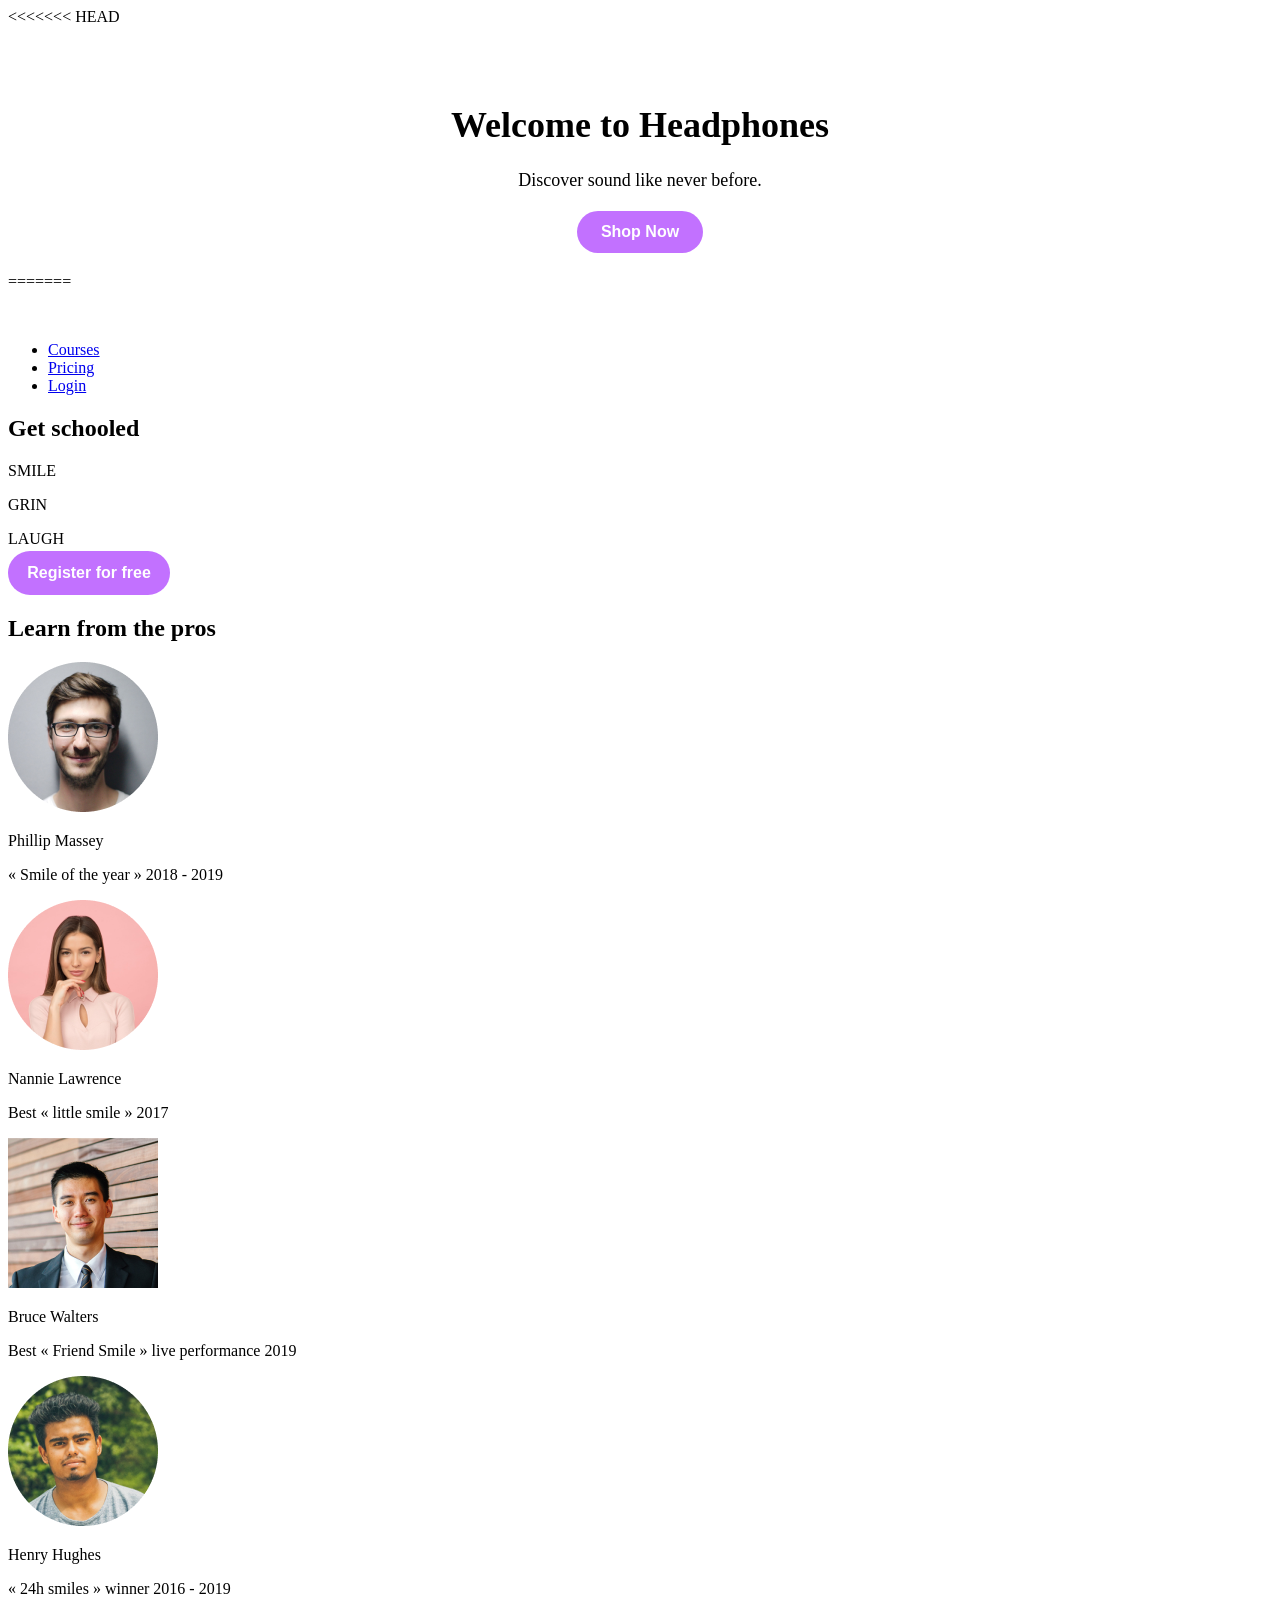
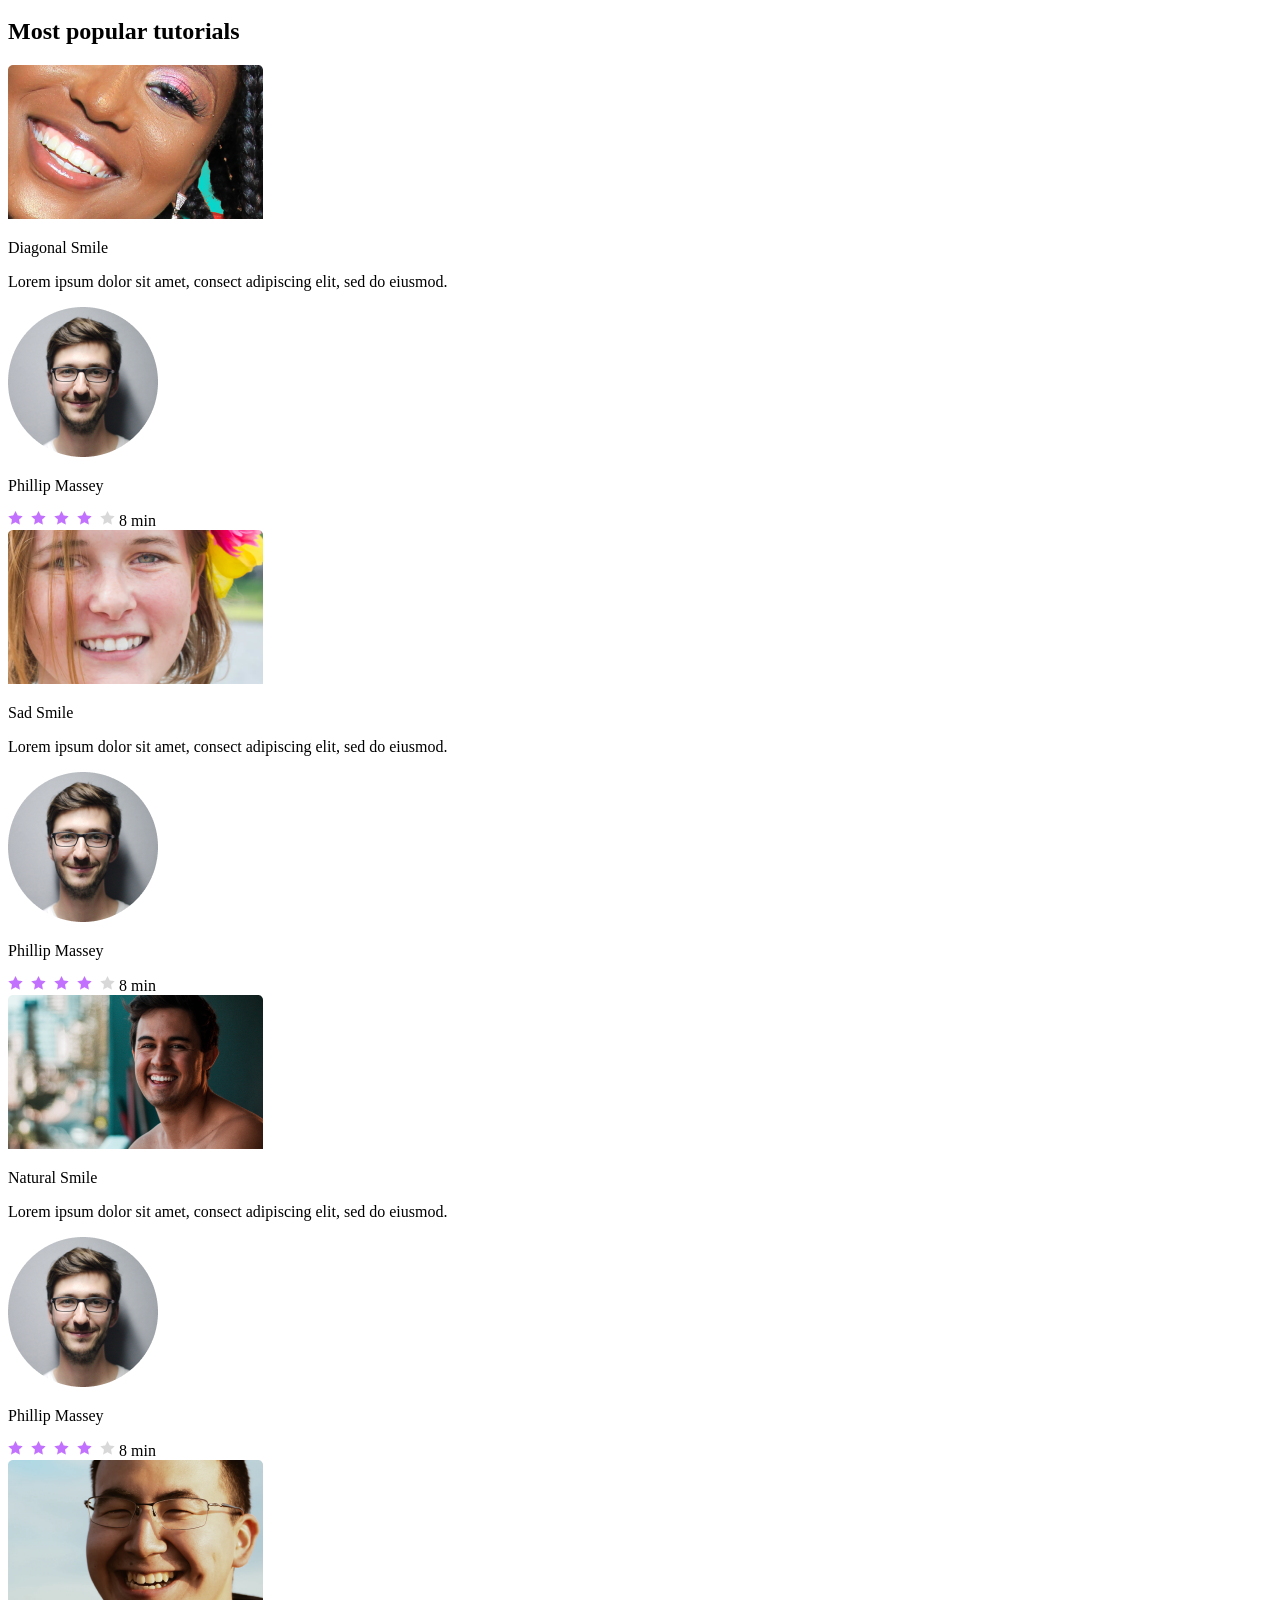
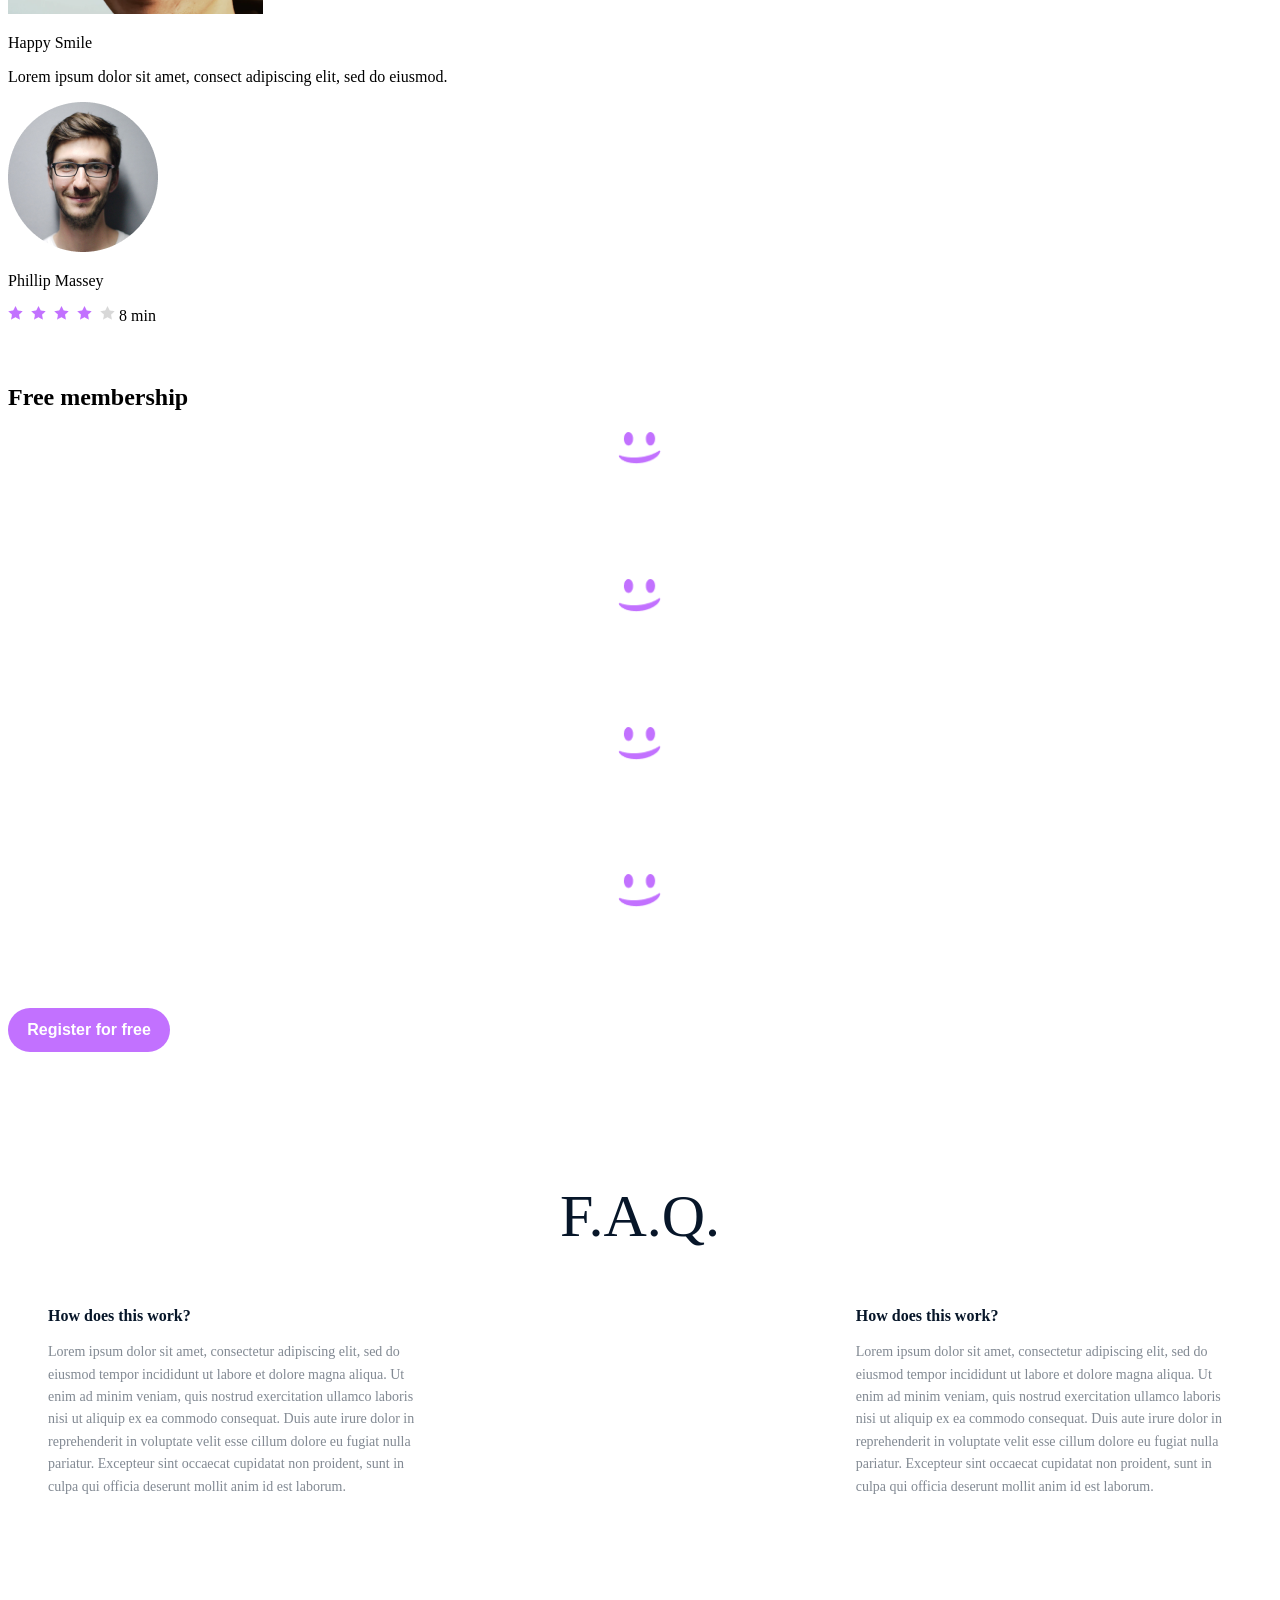
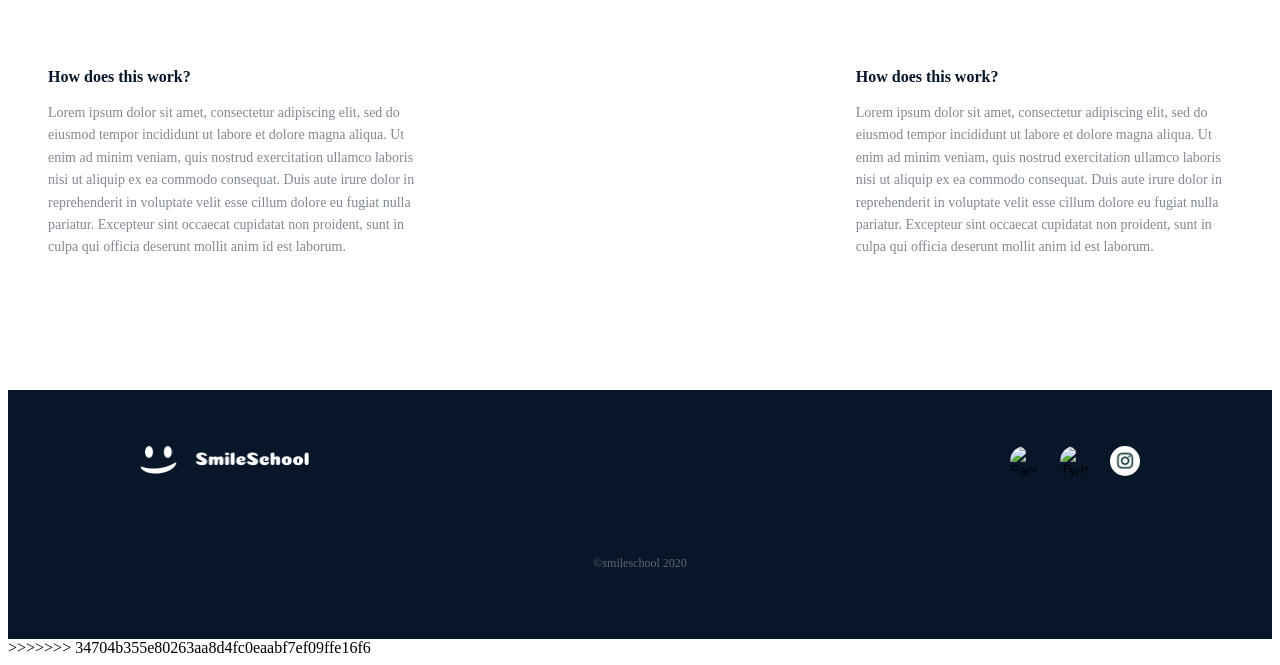
==== commit 0a20942d: "Merge branch 'master' of https://github.com/Zakaria-Zamoum/alx_html_css" ====
--- a/index.html
+++ b/index.html
@@ -3,6 +3,7 @@
 <head>
   <meta charset="UTF-8" />
   <meta name="viewport" content="width=device-width, initial-scale=1.0" />
+<<<<<<< HEAD
   <title>Headphones Landing Page</title>
   <link href="https://fonts.googleapis.com/css2?family=Source+Sans+Pro:wght@300;700&display=swap" rel="stylesheet" />
   <link rel="stylesheet" href="styles.css" />
@@ -24,5 +25,208 @@
       <button class="cta-button">Shop Now</button>
     </main>
   </div>
+=======
+  <title>Homepage — CSS Advanced Project</title>
+  <link href="https://fonts.googleapis.com/css2?family=Source+Sans+Pro&display=swap" rel="stylesheet" />
+<link href="https://fonts.googleapis.com/css2?family=Source+Sans+Pro:wght@300;700&display=swap" rel="stylesheet" />
+  <link rel="stylesheet" href="styles.css" />
+</head>
+<body>
+  <div class="page">
+    <!-- Header -->
+    <header>
+      <div class="header-container">
+        <div class="logo">
+          <img src="logo.png" alt="Logo" />
+        </div>
+        <nav>
+          <ul>
+            <li><a href="#">Courses</a></li>
+            <li><a href="#">Pricing</a></li>
+            <li><a href="#">Login</a></li>
+          </ul>
+        </nav>
+      </div>
+    </header>
+
+    <!-- Banner Section -->
+    <section class="banner">
+      <div class="overlay">
+        <h1 class="get-schooled">Get schooled</h1>
+        <p class="smile">SMILE</p>
+        <p class="grin">GRIN</p>
+        <p class="laugh">LAUGH</p>
+        <button class="register">Register for free</button>
+        <h2 class="learn-pros">
+          <span class="learn-word">Learn</span>
+          <span class="from-pros">from the pros</span>
+        </h2>
+        <div class="image-row">
+          <div class="image-item">
+            <img src="1.png" alt="Phillip Massey" />
+            <p class="image-name">Phillip Massey</p>
+            <p class="image-desc">« Smile of the year » 2018 - 2019</p>
+          </div>
+          <div class="image-item">
+            <img src="3.png" alt="Nannie Lawrence" class="rounded" />
+            <p class="image-name">Nannie Lawrence</p>
+            <p class="image-desc">Best « little smile » 2017</p>
+          </div>
+          <div class="image-item">
+            <img src="2.png" alt="Bruce Walters" class="rounded"/>
+            <p class="image-name">Bruce Walters</p>
+            <p class="image-desc">Best « Friend Smile » live performance 2019</p>
+          </div>
+          <div class="image-item">
+            <img src="4.png" alt="Henry Hughes" />
+            <p class="image-name">Henry Hughes</p>
+            <p class="image-desc">« 24h smiles » winner 2016 - 2019</p>
+          </div>
+        </div>
+      </div>
+    </section>
+
+    <!-- Testimonial Section -->
+<section class="tutorials-section">
+ <h2 class="tutorials-title">
+  <span class="dark-text">Most</span>
+  <span class="highlight-text">popular</span>
+  <span class="dark-text">tutorials</span>
+</h2>
+  <div class="tutorials-row">
+    <div class="tutorial-item">
+      <img src="9.png" alt="Tutorial 1" class="tutorial-thumb" />
+      <p class="smile-label">Diagonal Smile</p>
+      <p class="tutorial-description">Lorem ipsum dolor sit amet, consect adipiscing elit, sed do eiusmod.</p>
+      <div class="author-info">
+        <img src="1.png" alt="Phillip Massey" class="author-photo" />
+        <p class="author-name">Phillip Massey</p>
+      </div>
+      <div class="rating-row">
+        <img src="rating.png" alt="Rating" class="rating-stars" />
+        <span class="duration">8 min</span>
+      </div>
+    </div>
+
+    <!-- Repeat for other tutorials -->
+    <div class="tutorial-item">
+      <img src="7.png" alt="Tutorial 2" class="tutorial-thumb" />
+      <p class="smile-label">Sad Smile</p>
+      <p class="tutorial-description">Lorem ipsum dolor sit amet, consect adipiscing elit, sed do eiusmod.</p>
+      <div class="author-info">
+        <img src="1.png" alt="Phillip Massey" class="author-photo" />
+        <p class="author-name">Phillip Massey</p>
+      </div>
+      <div class="rating-row">
+        <img src="rating.png" alt="Rating" class="rating-stars" />
+        <span class="duration">8 min</span>
+      </div>
+    </div>
+
+    <div class="tutorial-item">
+      <img src="8.png" alt="Tutorial 3" class="tutorial-thumb" />
+      <p class="smile-label">Natural Smile</p>
+      <p class="tutorial-description">Lorem ipsum dolor sit amet, consect adipiscing elit, sed do eiusmod.</p>
+      <div class="author-info">
+        <img src="1.png" alt="Phillip Massey" class="author-photo" />
+        <p class="author-name">Phillip Massey</p>
+      </div>
+      <div class="rating-row">
+        <img src="rating.png" alt="Rating" class="rating-stars" />
+        <span class="duration">8 min</span>
+      </div>
+    </div>
+
+    <div class="tutorial-item">
+      <img src="6.png" alt="Tutorial 4" class="tutorial-thumb" />
+      <p class="smile-label">Happy Smile</p>
+      <p class="tutorial-description">Lorem ipsum dolor sit amet, consect adipiscing elit, sed do eiusmod.</p>
+      <div class="author-info">
+        <img src="1.png" alt="Phillip Massey" class="author-photo" />
+        <p class="author-name">Phillip Massey</p>
+      </div>
+      <div class="rating-row">
+        <img src="rating.png" alt="Rating" class="rating-stars" />
+        <span class="duration">8 min</span>
+      </div>
+    </div>
+  </div>
+</section>  </div>
+<!-- Starter Membership Section -->
+<div class="page">
+  <section class="membership-section">
+    <div class="membership-title-wrapper">
+      <h2 class="membership-title">
+        <span class="highlight-text">Free</span>
+        <span class="light-text">membership</span>
+      </h2>
+    </div>
+
+    <div class="membership-row">
+      <div class="membership-item">
+        <img src="smile.png" alt="Smile Icon" class="membership-icon" />
+        <p class="membership-label">Lorem ipsum</p>
+<p class="membership-footer">
+  Lorem ipsum dolor sit amet,<br />
+  consectetur adipiscing elit.
+</p>      </div>
+       <div class="membership-item">
+        <img src="smile.png" alt="Smile Icon" class="membership-icon" />
+        <p class="membership-label">Lorem ipsum</p>
+<p class="membership-footer">
+  Lorem ipsum dolor sit amet,<br />
+  consectetur adipiscing elit.
+</p>      </div>
+ <div class="membership-item">
+        <img src="smile.png" alt="Smile Icon" class="membership-icon" />
+        <p class="membership-label">Lorem ipsum</p>
+<p class="membership-footer">
+  Lorem ipsum dolor sit amet,<br />
+  consectetur adipiscing elit.
+</p>      </div>
+ <div class="membership-item">
+        <img src="smile.png" alt="Smile Icon" class="membership-icon" />
+        <p class="membership-label">Lorem ipsum</p>
+<p class="membership-footer">
+  Lorem ipsum dolor sit amet,<br />
+  consectetur adipiscing elit.
+</p>      </div>
+
+    </div>
+<button class="register">Register for free</button>
+  </section>
+<section class="faq-section">
+  <h2 class="faq-title">F.A.Q.</h2>
+  <div class="faq-grid">
+    <div class="faq-item">
+      <h3 class="faq-question">How does this work?</h3>
+      <p class="faq-answer">Lorem ipsum dolor sit amet, consectetur adipiscing elit, sed do eiusmod tempor incididunt ut labore et dolore magna aliqua. Ut enim ad minim veniam, quis nostrud exercitation ullamco laboris nisi ut aliquip ex ea commodo consequat. Duis aute irure dolor in reprehenderit in voluptate velit esse cillum dolore eu fugiat nulla pariatur. Excepteur sint occaecat cupidatat non proident, sunt in culpa qui officia deserunt mollit anim id est laborum.</p>
+    </div>
+    <div class="faq-item">
+      <h3 class="faq-question">How does this work?</h3>
+      <p class="faq-answer">Lorem ipsum dolor sit amet, consectetur adipiscing elit, sed do eiusmod tempor incididunt ut labore et dolore magna aliqua. Ut enim ad minim veniam, quis nostrud exercitation ullamco laboris nisi ut aliquip ex ea commodo consequat. Duis aute irure dolor in reprehenderit in voluptate velit esse cillum dolore eu fugiat nulla pariatur. Excepteur sint occaecat cupidatat non proident, sunt in culpa qui officia deserunt mollit anim id est laborum.</p>
+    </div>
+    <div class="faq-item">
+      <h3 class="faq-question">How does this work?</h3>
+      <p class="faq-answer">Lorem ipsum dolor sit amet, consectetur adipiscing elit, sed do eiusmod tempor incididunt ut labore et dolore magna aliqua. Ut enim ad minim veniam, quis nostrud exercitation ullamco laboris nisi ut aliquip ex ea commodo consequat. Duis aute irure dolor in reprehenderit in voluptate velit esse cillum dolore eu fugiat nulla pariatur. Excepteur sint occaecat cupidatat non proident, sunt in culpa qui officia deserunt mollit anim id est laborum.</p>
+    </div>
+    <div class="faq-item">
+      <h3 class="faq-question">How does this work?</h3>
+      <p class="faq-answer">Lorem ipsum dolor sit amet, consectetur adipiscing elit, sed do eiusmod tempor incididunt ut labore et dolore magna aliqua. Ut enim ad minim veniam, quis nostrud exercitation ullamco laboris nisi ut aliquip ex ea commodo consequat. Duis aute irure dolor in reprehenderit in voluptate velit esse cillum dolore eu fugiat nulla pariatur. Excepteur sint occaecat cupidatat non proident, sunt in culpa qui officia deserunt mollit anim id est laborum.</p>
+    </div>
+  </div>
+</section>
+<section class="footer-section">
+  <div class="footer-content">
+    <img src="logo.png" alt="Logo" class="footer-logo" />
+    <div class="social-icons">
+      <img src="FCB.png" alt="Facebook" />
+      <img src="TWIT.png" alt="Twitter" />
+      <img src="INST.png" alt="Instagram" />
+    </div>
+  </div>
+  <p class="footer-copy">©smileschool 2020</p>
+</section></div>
+>>>>>>> 34704b355e80263aa8d4fc0eaabf7ef09ffe16f6
 </body>
 </html>
--- a/styles.css
+++ b/styles.css
@@ -1,3 +1,4 @@
+<<<<<<< HEAD
 /* Base styles */
 body {
   margin: 0;
@@ -74,4 +75,627 @@
   .cta-button {
     width: 100%;
   }
+=======
+/* Reset and base styles */
+* {
+  margin: 0;
+  padding: 0;
+  box-sizing: border-box;
+}
+
+body {
+  font-family: 'Source Sans Pro', sans-serif;
+  background-color: #ffffff;
+  color: #333;
+}
+
+.page {
+  max-width: 1440px;
+  margin: 0 auto;
+  position: relative;
+  overflow: visible;
+}
+
+/* Header styles */
+header {
+  position: absolute;
+  top: 0;
+  left: 0;
+  width: 100%;
+  padding: 20px 50px;
+  z-index: 10;
+  background-color: transparent;
+}
+
+.header-container {
+  display: flex;
+  justify-content: space-between;
+  align-items: center;
+  width: 100%;
+}
+
+.logo img {
+  height: 40px;
+  width: auto;
+  display: block;
+}
+
+nav ul {
+  list-style: none;
+  display: flex;
+  gap: 30px;
+}
+
+nav ul li a {
+  color: #fff;
+  text-decoration: none;
+  font-weight: 700;
+  transition: color 0.3s ease;
+}
+.image-item img.rounded {
+  border-radius: 50%;
+}
+nav ul li a:hover {
+  color: #C271FF;
+}
+
+/* Banner section */
+.banner {
+  position: relative;
+  background: url('Object.png') top center / cover no-repeat;
+  min-height: 1250px;
+  padding-bottom: 300px;
+  color: #fff;
+}
+
+.banner .overlay {
+  position: relative;
+  width: 100%;
+  height: 100%;
+}
+
+.banner .get-schooled {
+  position: absolute;
+  left: 377px;
+  top: 220px;
+  font-size: 120px;
+  font-weight: 700;
+}
+
+.banner .smile,
+.banner .grin,
+.banner .laugh {
+  position: absolute;
+  font-size: 16px;
+  font-weight: 700;
+}
+
+.banner .smile {
+  left: 593px;
+  top: 361px;
+}
+
+.banner .grin {
+  left: 704px;
+  top: 361px;
+}
+
+.banner .laugh {
+  left: 797px;
+  top: 361px;
+}
+
+.banner .learn-pros {
+  position: absolute;
+  left: 604px;
+  top: 631px;
+  font-size: 32px;
+  font-weight: 300;
+}
+
+.learn-word {
+  font-weight: 700;
+  color: #C271FF;
+}
+
+.from-pros {
+  font-weight: 300;
+  color: #fff;
+}
+
+/* Register button */
+button.register {
+  position: absolute;
+  left: 639px;
+  top: 439px;
+  width: 162px;
+  height: 44px;
+  background-color: #C271FF;
+  color: white;
+  border: none;
+  border-radius: 22px;
+  font-size: 16px;
+  font-weight: 600;
+  cursor: pointer;
+  transition: background-color 0.3s ease;
+}
+
+button.register:hover {
+  background-color: #a84de6;
+}
+
+/* Image row */
+.image-row {
+  position: absolute;
+  left: 217px;
+  top: 727px;
+  width: 1009px;
+  display: flex;
+  justify-content: space-between;
+  align-items: flex-start;
+}
+
+.image-item {
+  display: flex;
+  flex-direction: column;
+  align-items: center;
+  max-width: 150px;
+}
+
+.image-item img {
+  width: 150px;
+  height: 150px;
+  object-fit: cover;
+}
+
+.image-item img.rounded {
+  border-radius: 50%;
+}
+
+.image-name {
+  margin-top: 10px;
+  font-size: 16px;
+  font-weight: 900;
+  color: #fff;
+  text-align: center;
+  white-space: nowrap;
+  overflow: hidden;
+  text-overflow: ellipsis;
+}
+
+.image-desc {
+  margin-top: 8px;
+  font-size: 16px;
+  font-style: italic;
+  color: #fff;
+  text-align: center;
+  line-height: 1.2;
+  height: 40px;
+  display: -webkit-box;
+  -webkit-line-clamp: 2;
+  -webkit-box-orient: vertical;
+  overflow: hidden;
+  word-wrap: break-word;
+}
+
+.image-item:nth-child(3) .image-desc {
+  font-size: 14px;
+}
+
+/* Testimonial Section */
+.testimonial-section {
+  width: 1440px;
+  height: 392px;
+  background-color: #C271FF;
+  color: #fff;
+  display: flex;
+  align-items: center;
+  padding-left: 259px;
+}
+
+.testimonial-img {
+  width: 160px;
+  height: 160px;
+}
+
+.testimonial-container {
+  margin-left: 53px;
+  max-width: 730px;
+  display: flex;
+  flex-direction: column;
+  justify-content: center;
+  align-items: flex-start;
+}
+
+.testimonial-text {
+  font-size: 22px;
+  font-style: italic;
+  line-height: 1.4;
+  margin-bottom: 10px;
+}
+
+.testimonial-name {
+  font-size: 18px;
+  font-weight: 700;
+  margin-top: 15px;
+  margin-bottom: 2px;
+}
+
+.testimonial-job {
+  font-size: 16px;
+  font-weight: 400;
+}
+
+/* Tutorials Section */
+.tutorials-section {
+  width: 1440px;
+  height: 624px;
+  background-color: #fff;
+  color: #000;
+  display: flex;
+  flex-direction: column;
+  justify-content: center;
+  align-items: center;
+  text-align: center;
+}
+
+.tutorials-title {
+  font-size: 32px;
+  font-weight: 700;
+  margin-bottom: 50px;
+}
+
+.tutorials-row {
+  display: flex;
+  justify-content: center;
+  gap: 30px;
+}
+
+.tutorial-item {
+  width: 255px;
+  display: flex;
+  flex-direction: column;
+  align-items: flex-start;
+}
+
+.tutorial-thumb {
+  width: 100%;
+  height: 154px;
+  object-fit: cover;
+  display: block;
+}
+
+.smile-label {
+  font-size: 16px;
+  font-weight: bold;
+  color: #000;
+  text-align: left;
+  padding-top: 10px;
+}
+
+/* ✅ FIXED: Tutorial description styling */
+.tutorial-description {
+  font-size: 14px;
+  color: #071629;
+  text-align: left;
+  padding-top: 6px;
+  opacity: 0.5;
+}
+.author-info {
+  display: flex;
+  align-items: center;
+  padding-top: 10px;
+}
+
+.author-photo {
+  width: 30px;
+  height: 29.01px;
+  object-fit: cover;
+  margin-right: 10px;
+}
+
+.author-name {
+  font-size: 14px;
+  color: #000;
+  font-weight: 600;
+}
+.rating-row {
+  display: flex;
+  align-items: center;
+  padding-top: 10px;
+}
+
+.rating-stars {
+  width: 107px;
+  height: 14.51px;
+  object-fit: contain;
+}
+
+.duration {
+  margin-left: 77px;
+  font-size: 14px;
+  color: #000;
+  font-weight: 500;
+}
+/* Title color split */
+.dark-text {
+  color: #071629;
+font-weight: 300;
+}
+
+.highlight-text {
+  color: #C271FF;
+font-weight: 700;
+}
+
+/* Smile labels */
+.smile-label {
+  font-size: 16px;
+  font-weight: bold;
+  color: #071629;
+  text-align: left;
+  padding-top: 10px;
+}
+
+/* Author name */
+.author-name {
+  font-size: 14px;
+  color: #C271FF;
+  font-weight: 600;
+}
+
+/* Duration */
+.duration {
+  margin-left: 77px;
+  font-size: 14px;
+  color: #C271FF;
+  font-weight: 600; /* ← semibold */
+}
+/* Responsive tweaks */
+@media (max-width: 768px) {
+  .page {
+    width: 100%;
+    height: auto;
+  }
+
+  header {
+    position: static;
+    padding: 20px;
+    width: 100%;
+  }
+
+  .logo img {
+    height: 30px;
+  }
+
+  nav ul {
+    flex-direction: column;
+    gap: 10px;
+  }
+
+  .banner {
+    height: auto;
+    padding: 40px 20px;
+    background-size: cover;
+  }
+
+  .banner .get-schooled,
+  .banner .smile,
+  .banner .grin,
+  .banner .laugh,
+  .banner .learn-pros {
+    position: static;
+    text-align: center;
+    margin-bottom: 10px;
+  }
+
+  .image-row {
+    position: static;
+    flex-wrap: wrap;
+    justify-content: center;
+    gap: 20px;
+  }
+
+  button.register {
+    position: static;
+    margin: 10px auto;
+  }
+
+  .testimonial-section {
+    padding-left: 20px;
+    flex-direction: column;
+    align-items: flex-start;
+  }
+
+  .testimonial-img {
+    margin-bottom: 20px;
+  }
+
+  .tutorials-section {
+    width: 100%;
+    height: auto;
+    padding: 40px 20px;
+  }
+
+  .tutorials-row {
+    flex-wrap: wrap;
+    gap: 20px;
+  }
+
+  .smile-label {
+    font-size: 14px;
+    padding-top: 8px;
+  }
+
+  .tutorial-description {
+    font-size: 13px;
+    padding-top: 5px;
+  }
+}
+.membership-section {
+  width: 100%;
+  max-width: 1440px;
+  height: 502px;
+  background-color: #071629;
+  display: flex;
+  flex-direction: column;
+  justify-content: flex-start;
+  align-items: center;
+  padding-top: 40px;
+  margin: 0 auto;
+  text-align: center;
+}
+.membership-title {
+  font-size: 32px;
+}
+
+.highlight-text {
+  font-weight: 700;
+  color: #C271FF;
+}
+
+.light-text {
+  font-weight: 400;
+  color: #fff;
+  margin-left: 8px;
+}
+.membership-title-wrapper {
+  width: 100%;
+  text-align: center;
+}
+.membership-row {
+  display: flex;
+  justify-content: center;
+  gap: 134px;
+  margin-top: 80px; 
+}
+}.membership-item {
+  display: flex;
+  flex-direction: column;
+  align-items: center;
+}
+
+.membership-icon {
+  width: 43.67px;
+  height: 35.35px;
+  object-fit: contain;
+}
+.membership-section {
+  padding-top: 40px; /* was 60px */
+}
+
+.membership-label {
+  margin-top: 12px;
+  font-size: 18px;
+  font-weight: 700;
+  color: #fff;
+  text-align: center;
+}
+.membership-footer {
+  margin-top: 8px;
+  font-size: 14px;
+  color: #fff;
+  text-align: center;
+  line-height: 1.4;
+}
+button.register {
+  width: 162px;
+  height: 44px;
+  background-color: #C271FF;
+  color: white;
+  border: none;
+  border-radius: 22px;
+  font-size: 16px;
+  font-weight: 600;
+  cursor: pointer;
+  transition: background-color 0.3s ease;
+  margin-top: -20px;
+}
+
+button.register:hover {
+  background-color: #a84de6;
+}
+.faq-section {
+  height: 858px;
+  background-color: #fff;
+  padding-top: 80px;
+  text-align: center;
+}
+
+.faq-title {
+  font-size: 60px;
+  color: #071629;
+  font-weight: 300;
+  margin-bottom: 40px;
+}
+
+.faq-grid {
+  display: grid;
+  grid-template-columns: repeat(2, 1fr);
+  column-gap: 431.48px;
+  row-gap: 140px;
+  justify-content: center;
+  padding: 0 40px;
+}
+
+.faq-item {
+  max-width: 400px;
+  text-align: left;
+}
+
+.faq-question {
+  font-size: 16px;
+  font-weight: bold;
+  color: #071629;
+  margin-bottom: 16px;
+}
+
+.faq-answer {
+  font-size: 14px;
+  color: #071629;
+  opacity: 0.5;
+  line-height: 1.6;
+}
+.footer-section {
+  height: 249px;
+  background-color: #071629;
+  display: flex;
+  flex-direction: column;
+  justify-content: center;
+  align-items: center;
+}
+
+.footer-content {
+  width: 100%;
+  max-width: 1000px;
+  display: flex;
+  justify-content: space-between;
+  align-items: center;
+  padding: 0 40px;
+}
+
+.footer-logo {
+  width: 169px;
+  height: 30px;
+}
+
+.social-icons {
+  display: flex;
+  gap: 20px;
+}
+
+.social-icons img {
+  width: 30px;
+  height: 30px;
+  border-radius: 50%;
+  object-fit: cover;
+}
+
+.footer-copy {
+  font-size: 12px;
+  color: #ffffff;
+  text-align: center;
+  margin-top: 80px;
+opacity: 0.3517;
+>>>>>>> 34704b355e80263aa8d4fc0eaabf7ef09ffe16f6
 }
--- a/styles.css
+++ b/styles.css
@@ -1,3 +1,4 @@
+<<<<<<< HEAD
 /* Base styles */
 body {
   margin: 0;
@@ -74,4 +75,627 @@
   .cta-button {
     width: 100%;
   }
+=======
+/* Reset and base styles */
+* {
+  margin: 0;
+  padding: 0;
+  box-sizing: border-box;
+}
+
+body {
+  font-family: 'Source Sans Pro', sans-serif;
+  background-color: #ffffff;
+  color: #333;
+}
+
+.page {
+  max-width: 1440px;
+  margin: 0 auto;
+  position: relative;
+  overflow: visible;
+}
+
+/* Header styles */
+header {
+  position: absolute;
+  top: 0;
+  left: 0;
+  width: 100%;
+  padding: 20px 50px;
+  z-index: 10;
+  background-color: transparent;
+}
+
+.header-container {
+  display: flex;
+  justify-content: space-between;
+  align-items: center;
+  width: 100%;
+}
+
+.logo img {
+  height: 40px;
+  width: auto;
+  display: block;
+}
+
+nav ul {
+  list-style: none;
+  display: flex;
+  gap: 30px;
+}
+
+nav ul li a {
+  color: #fff;
+  text-decoration: none;
+  font-weight: 700;
+  transition: color 0.3s ease;
+}
+.image-item img.rounded {
+  border-radius: 50%;
+}
+nav ul li a:hover {
+  color: #C271FF;
+}
+
+/* Banner section */
+.banner {
+  position: relative;
+  background: url('Object.png') top center / cover no-repeat;
+  min-height: 1250px;
+  padding-bottom: 300px;
+  color: #fff;
+}
+
+.banner .overlay {
+  position: relative;
+  width: 100%;
+  height: 100%;
+}
+
+.banner .get-schooled {
+  position: absolute;
+  left: 377px;
+  top: 220px;
+  font-size: 120px;
+  font-weight: 700;
+}
+
+.banner .smile,
+.banner .grin,
+.banner .laugh {
+  position: absolute;
+  font-size: 16px;
+  font-weight: 700;
+}
+
+.banner .smile {
+  left: 593px;
+  top: 361px;
+}
+
+.banner .grin {
+  left: 704px;
+  top: 361px;
+}
+
+.banner .laugh {
+  left: 797px;
+  top: 361px;
+}
+
+.banner .learn-pros {
+  position: absolute;
+  left: 604px;
+  top: 631px;
+  font-size: 32px;
+  font-weight: 300;
+}
+
+.learn-word {
+  font-weight: 700;
+  color: #C271FF;
+}
+
+.from-pros {
+  font-weight: 300;
+  color: #fff;
+}
+
+/* Register button */
+button.register {
+  position: absolute;
+  left: 639px;
+  top: 439px;
+  width: 162px;
+  height: 44px;
+  background-color: #C271FF;
+  color: white;
+  border: none;
+  border-radius: 22px;
+  font-size: 16px;
+  font-weight: 600;
+  cursor: pointer;
+  transition: background-color 0.3s ease;
+}
+
+button.register:hover {
+  background-color: #a84de6;
+}
+
+/* Image row */
+.image-row {
+  position: absolute;
+  left: 217px;
+  top: 727px;
+  width: 1009px;
+  display: flex;
+  justify-content: space-between;
+  align-items: flex-start;
+}
+
+.image-item {
+  display: flex;
+  flex-direction: column;
+  align-items: center;
+  max-width: 150px;
+}
+
+.image-item img {
+  width: 150px;
+  height: 150px;
+  object-fit: cover;
+}
+
+.image-item img.rounded {
+  border-radius: 50%;
+}
+
+.image-name {
+  margin-top: 10px;
+  font-size: 16px;
+  font-weight: 900;
+  color: #fff;
+  text-align: center;
+  white-space: nowrap;
+  overflow: hidden;
+  text-overflow: ellipsis;
+}
+
+.image-desc {
+  margin-top: 8px;
+  font-size: 16px;
+  font-style: italic;
+  color: #fff;
+  text-align: center;
+  line-height: 1.2;
+  height: 40px;
+  display: -webkit-box;
+  -webkit-line-clamp: 2;
+  -webkit-box-orient: vertical;
+  overflow: hidden;
+  word-wrap: break-word;
+}
+
+.image-item:nth-child(3) .image-desc {
+  font-size: 14px;
+}
+
+/* Testimonial Section */
+.testimonial-section {
+  width: 1440px;
+  height: 392px;
+  background-color: #C271FF;
+  color: #fff;
+  display: flex;
+  align-items: center;
+  padding-left: 259px;
+}
+
+.testimonial-img {
+  width: 160px;
+  height: 160px;
+}
+
+.testimonial-container {
+  margin-left: 53px;
+  max-width: 730px;
+  display: flex;
+  flex-direction: column;
+  justify-content: center;
+  align-items: flex-start;
+}
+
+.testimonial-text {
+  font-size: 22px;
+  font-style: italic;
+  line-height: 1.4;
+  margin-bottom: 10px;
+}
+
+.testimonial-name {
+  font-size: 18px;
+  font-weight: 700;
+  margin-top: 15px;
+  margin-bottom: 2px;
+}
+
+.testimonial-job {
+  font-size: 16px;
+  font-weight: 400;
+}
+
+/* Tutorials Section */
+.tutorials-section {
+  width: 1440px;
+  height: 624px;
+  background-color: #fff;
+  color: #000;
+  display: flex;
+  flex-direction: column;
+  justify-content: center;
+  align-items: center;
+  text-align: center;
+}
+
+.tutorials-title {
+  font-size: 32px;
+  font-weight: 700;
+  margin-bottom: 50px;
+}
+
+.tutorials-row {
+  display: flex;
+  justify-content: center;
+  gap: 30px;
+}
+
+.tutorial-item {
+  width: 255px;
+  display: flex;
+  flex-direction: column;
+  align-items: flex-start;
+}
+
+.tutorial-thumb {
+  width: 100%;
+  height: 154px;
+  object-fit: cover;
+  display: block;
+}
+
+.smile-label {
+  font-size: 16px;
+  font-weight: bold;
+  color: #000;
+  text-align: left;
+  padding-top: 10px;
+}
+
+/* ✅ FIXED: Tutorial description styling */
+.tutorial-description {
+  font-size: 14px;
+  color: #071629;
+  text-align: left;
+  padding-top: 6px;
+  opacity: 0.5;
+}
+.author-info {
+  display: flex;
+  align-items: center;
+  padding-top: 10px;
+}
+
+.author-photo {
+  width: 30px;
+  height: 29.01px;
+  object-fit: cover;
+  margin-right: 10px;
+}
+
+.author-name {
+  font-size: 14px;
+  color: #000;
+  font-weight: 600;
+}
+.rating-row {
+  display: flex;
+  align-items: center;
+  padding-top: 10px;
+}
+
+.rating-stars {
+  width: 107px;
+  height: 14.51px;
+  object-fit: contain;
+}
+
+.duration {
+  margin-left: 77px;
+  font-size: 14px;
+  color: #000;
+  font-weight: 500;
+}
+/* Title color split */
+.dark-text {
+  color: #071629;
+font-weight: 300;
+}
+
+.highlight-text {
+  color: #C271FF;
+font-weight: 700;
+}
+
+/* Smile labels */
+.smile-label {
+  font-size: 16px;
+  font-weight: bold;
+  color: #071629;
+  text-align: left;
+  padding-top: 10px;
+}
+
+/* Author name */
+.author-name {
+  font-size: 14px;
+  color: #C271FF;
+  font-weight: 600;
+}
+
+/* Duration */
+.duration {
+  margin-left: 77px;
+  font-size: 14px;
+  color: #C271FF;
+  font-weight: 600; /* ← semibold */
+}
+/* Responsive tweaks */
+@media (max-width: 768px) {
+  .page {
+    width: 100%;
+    height: auto;
+  }
+
+  header {
+    position: static;
+    padding: 20px;
+    width: 100%;
+  }
+
+  .logo img {
+    height: 30px;
+  }
+
+  nav ul {
+    flex-direction: column;
+    gap: 10px;
+  }
+
+  .banner {
+    height: auto;
+    padding: 40px 20px;
+    background-size: cover;
+  }
+
+  .banner .get-schooled,
+  .banner .smile,
+  .banner .grin,
+  .banner .laugh,
+  .banner .learn-pros {
+    position: static;
+    text-align: center;
+    margin-bottom: 10px;
+  }
+
+  .image-row {
+    position: static;
+    flex-wrap: wrap;
+    justify-content: center;
+    gap: 20px;
+  }
+
+  button.register {
+    position: static;
+    margin: 10px auto;
+  }
+
+  .testimonial-section {
+    padding-left: 20px;
+    flex-direction: column;
+    align-items: flex-start;
+  }
+
+  .testimonial-img {
+    margin-bottom: 20px;
+  }
+
+  .tutorials-section {
+    width: 100%;
+    height: auto;
+    padding: 40px 20px;
+  }
+
+  .tutorials-row {
+    flex-wrap: wrap;
+    gap: 20px;
+  }
+
+  .smile-label {
+    font-size: 14px;
+    padding-top: 8px;
+  }
+
+  .tutorial-description {
+    font-size: 13px;
+    padding-top: 5px;
+  }
+}
+.membership-section {
+  width: 100%;
+  max-width: 1440px;
+  height: 502px;
+  background-color: #071629;
+  display: flex;
+  flex-direction: column;
+  justify-content: flex-start;
+  align-items: center;
+  padding-top: 40px;
+  margin: 0 auto;
+  text-align: center;
+}
+.membership-title {
+  font-size: 32px;
+}
+
+.highlight-text {
+  font-weight: 700;
+  color: #C271FF;
+}
+
+.light-text {
+  font-weight: 400;
+  color: #fff;
+  margin-left: 8px;
+}
+.membership-title-wrapper {
+  width: 100%;
+  text-align: center;
+}
+.membership-row {
+  display: flex;
+  justify-content: center;
+  gap: 134px;
+  margin-top: 80px; 
+}
+}.membership-item {
+  display: flex;
+  flex-direction: column;
+  align-items: center;
+}
+
+.membership-icon {
+  width: 43.67px;
+  height: 35.35px;
+  object-fit: contain;
+}
+.membership-section {
+  padding-top: 40px; /* was 60px */
+}
+
+.membership-label {
+  margin-top: 12px;
+  font-size: 18px;
+  font-weight: 700;
+  color: #fff;
+  text-align: center;
+}
+.membership-footer {
+  margin-top: 8px;
+  font-size: 14px;
+  color: #fff;
+  text-align: center;
+  line-height: 1.4;
+}
+button.register {
+  width: 162px;
+  height: 44px;
+  background-color: #C271FF;
+  color: white;
+  border: none;
+  border-radius: 22px;
+  font-size: 16px;
+  font-weight: 600;
+  cursor: pointer;
+  transition: background-color 0.3s ease;
+  margin-top: -20px;
+}
+
+button.register:hover {
+  background-color: #a84de6;
+}
+.faq-section {
+  height: 858px;
+  background-color: #fff;
+  padding-top: 80px;
+  text-align: center;
+}
+
+.faq-title {
+  font-size: 60px;
+  color: #071629;
+  font-weight: 300;
+  margin-bottom: 40px;
+}
+
+.faq-grid {
+  display: grid;
+  grid-template-columns: repeat(2, 1fr);
+  column-gap: 431.48px;
+  row-gap: 140px;
+  justify-content: center;
+  padding: 0 40px;
+}
+
+.faq-item {
+  max-width: 400px;
+  text-align: left;
+}
+
+.faq-question {
+  font-size: 16px;
+  font-weight: bold;
+  color: #071629;
+  margin-bottom: 16px;
+}
+
+.faq-answer {
+  font-size: 14px;
+  color: #071629;
+  opacity: 0.5;
+  line-height: 1.6;
+}
+.footer-section {
+  height: 249px;
+  background-color: #071629;
+  display: flex;
+  flex-direction: column;
+  justify-content: center;
+  align-items: center;
+}
+
+.footer-content {
+  width: 100%;
+  max-width: 1000px;
+  display: flex;
+  justify-content: space-between;
+  align-items: center;
+  padding: 0 40px;
+}
+
+.footer-logo {
+  width: 169px;
+  height: 30px;
+}
+
+.social-icons {
+  display: flex;
+  gap: 20px;
+}
+
+.social-icons img {
+  width: 30px;
+  height: 30px;
+  border-radius: 50%;
+  object-fit: cover;
+}
+
+.footer-copy {
+  font-size: 12px;
+  color: #ffffff;
+  text-align: center;
+  margin-top: 80px;
+opacity: 0.3517;
+>>>>>>> 34704b355e80263aa8d4fc0eaabf7ef09ffe16f6
 }
